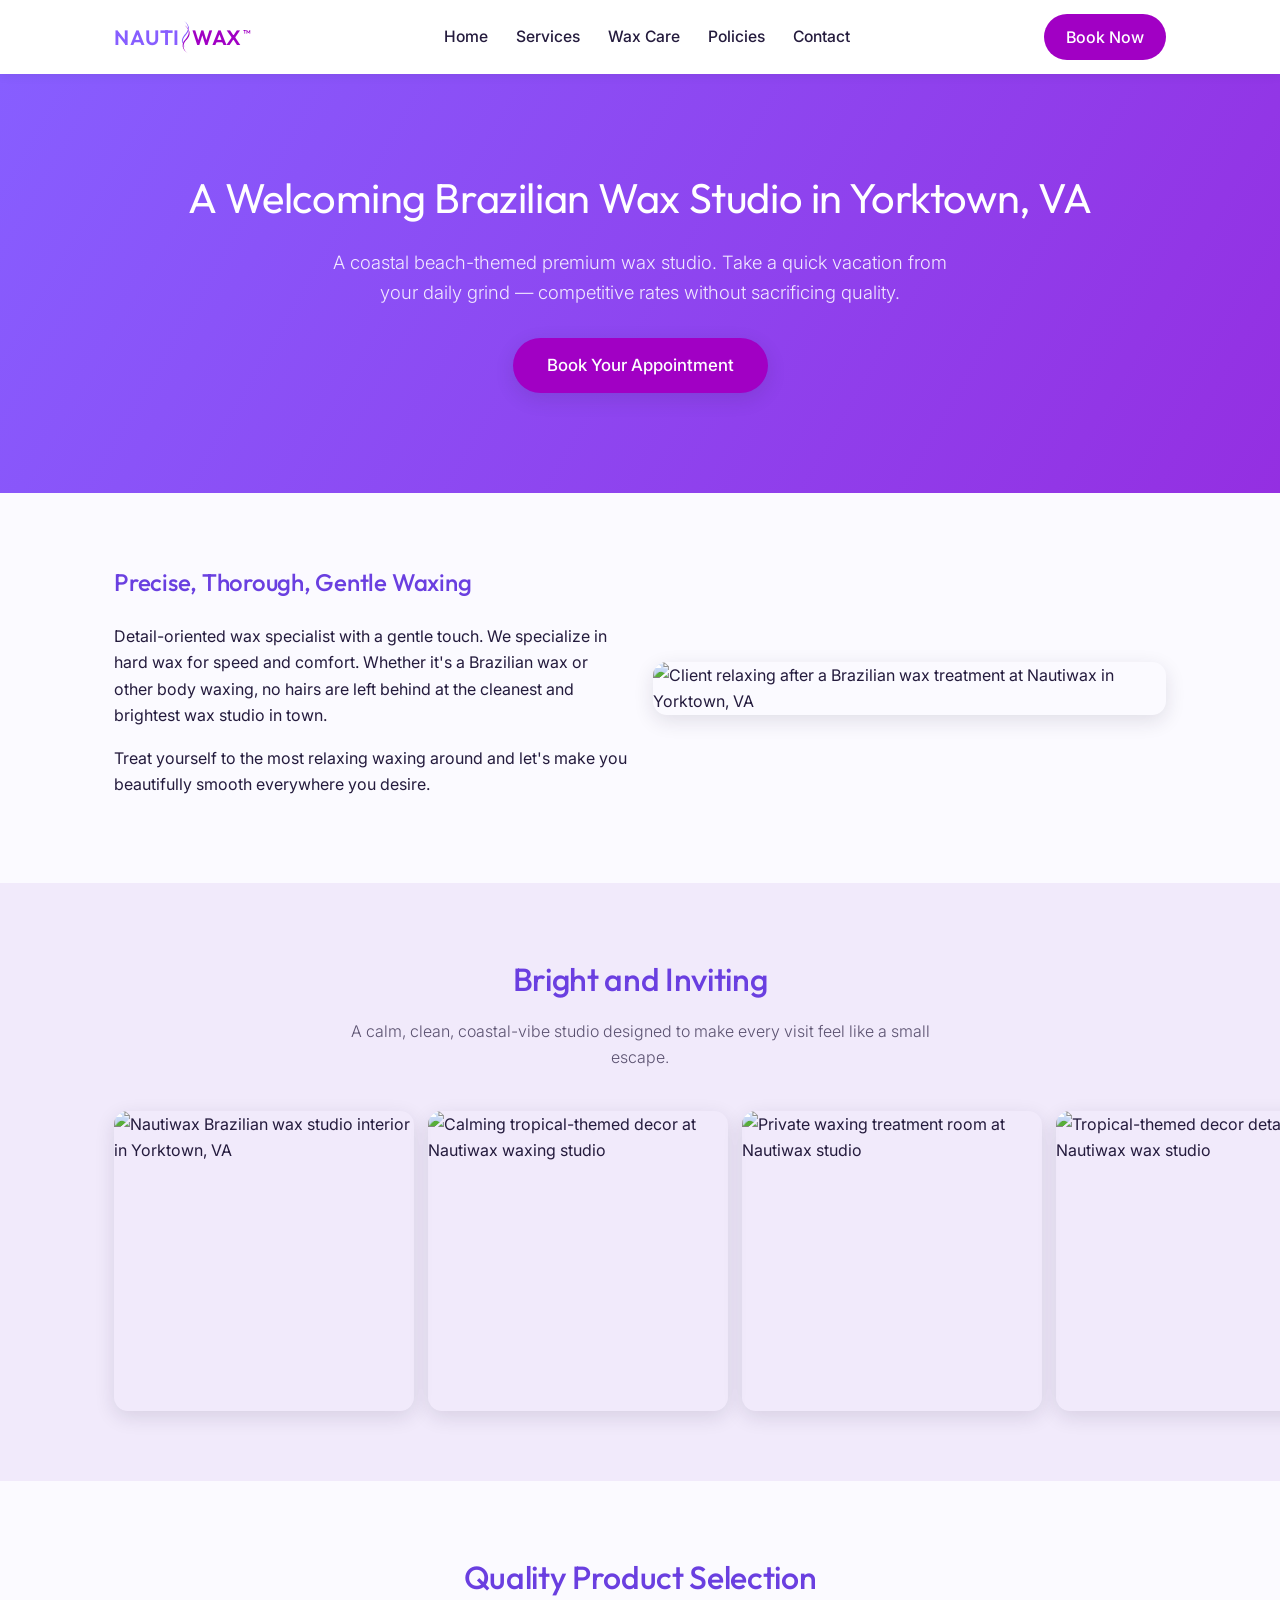
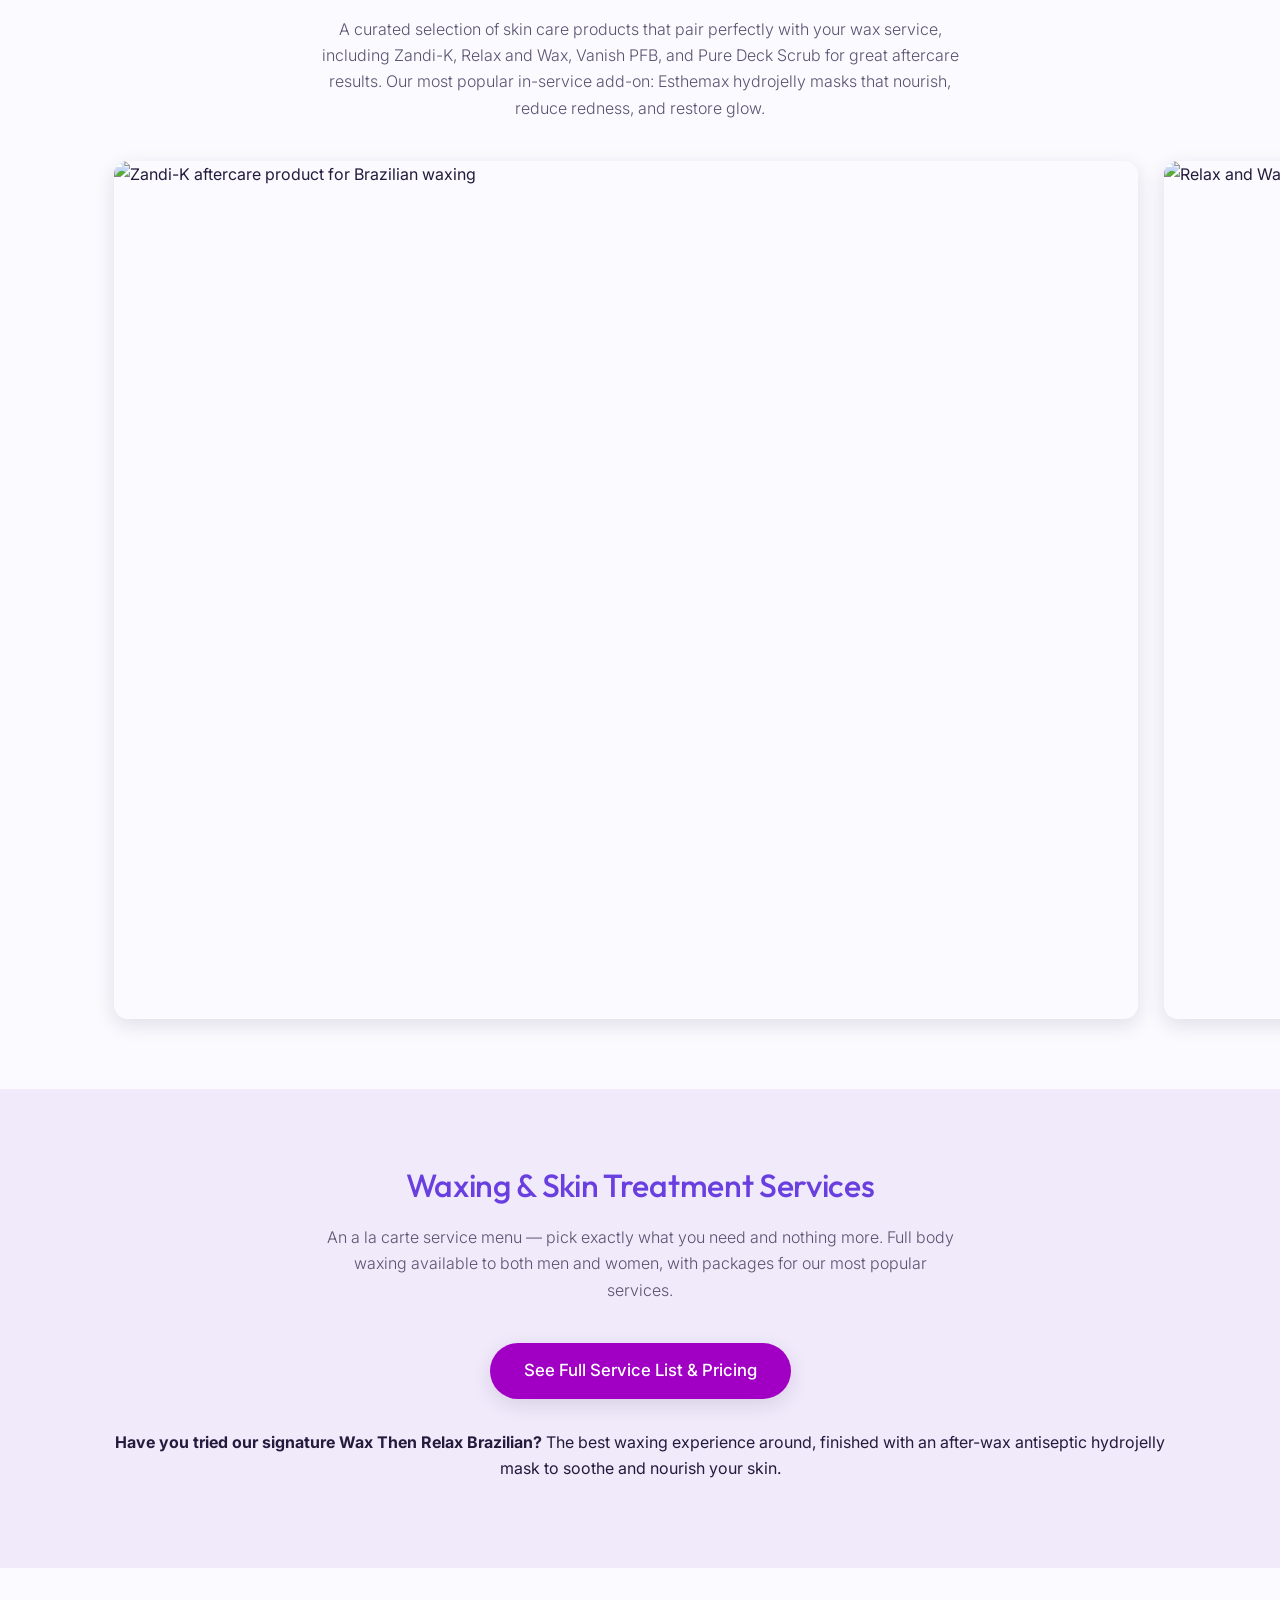
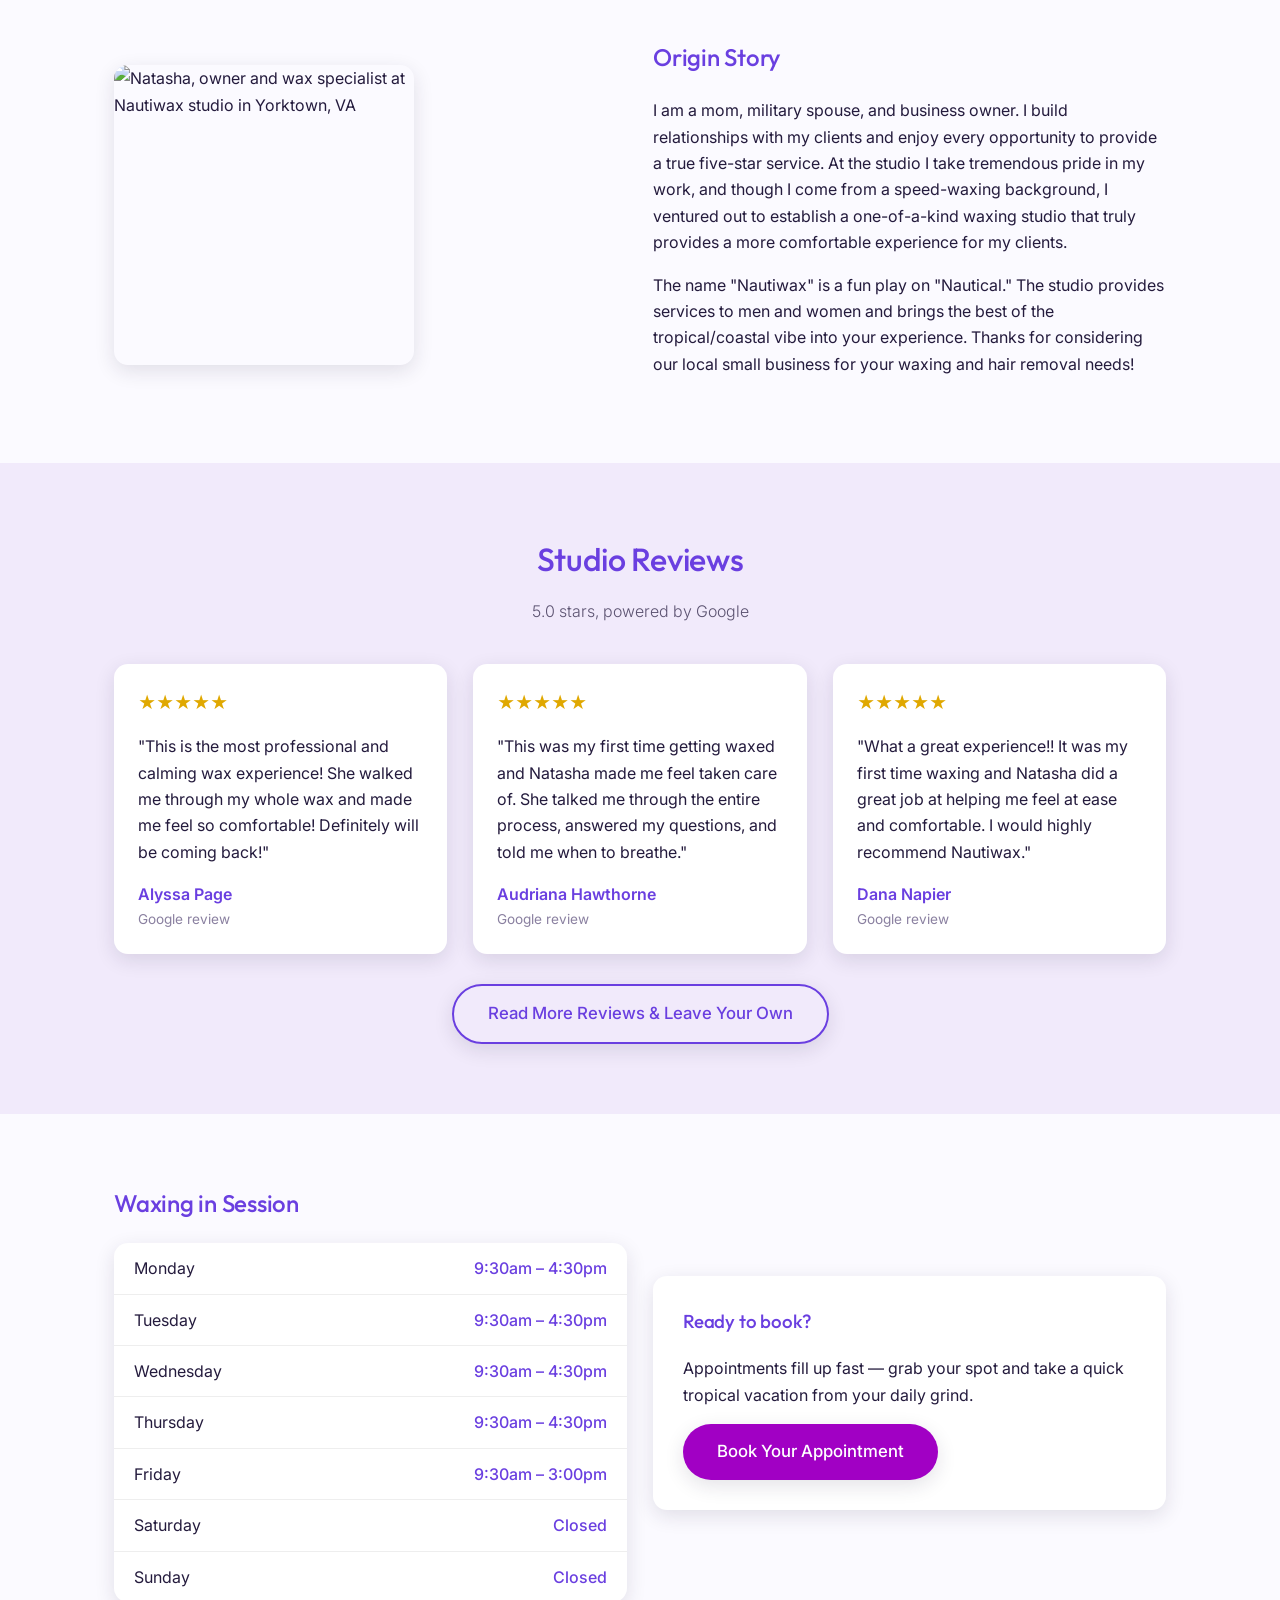
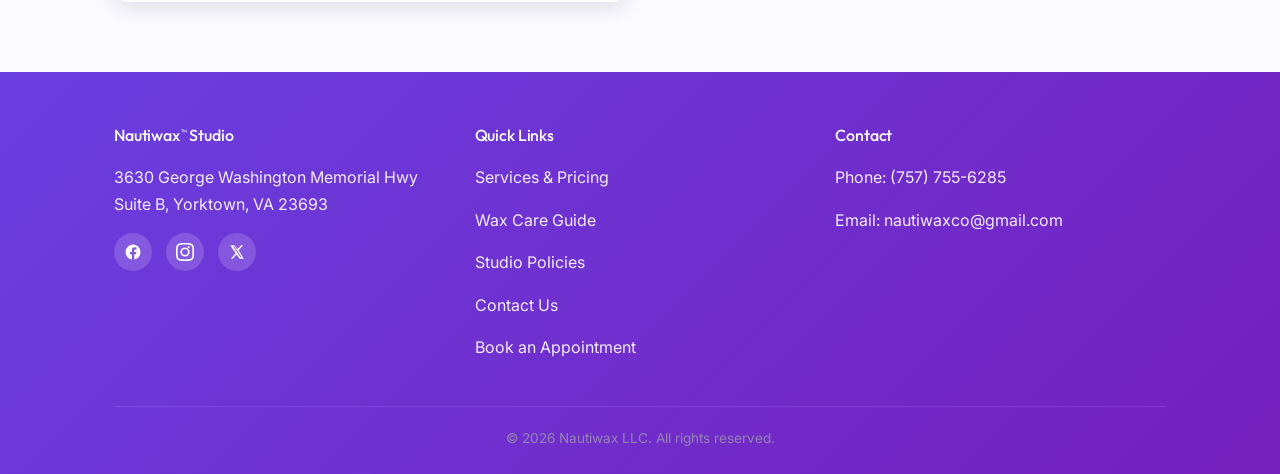
==== index.html @ 03442eda "Add files via upload" ====
<!DOCTYPE html>
<html lang="en">
<head>
<meta charset="UTF-8">
<meta name="viewport" content="width=device-width, initial-scale=1.0">
<title>Nautiwax Studio | Brazilian Wax &amp; Full Body Waxing in Yorktown, VA</title>
<meta name="description" content="Nautiwax is a premium tropical-themed Brazilian wax studio in Yorktown, VA. Expert full body waxing, eyebrow shaping, and skin care for men and women.">
<link rel="canonical" href="https://nautiwax.com/">
<meta property="og:title" content="Nautiwax Studio | Brazilian Wax & Full Body Waxing in Yorktown, VA">
<meta property="og:description" content="Premium tropical-themed Brazilian wax studio in Yorktown, VA. Book your appointment today.">
<meta property="og:type" content="website">
<meta property="og:url" content="https://nautiwax.com/">
<link rel="preconnect" href="https://fonts.googleapis.com">
<link rel="preconnect" href="https://fonts.gstatic.com" crossorigin>
<link href="https://fonts.googleapis.com/css2?family=Outfit:wght@300;400;500;600&family=Inter:wght@300;400;500;600&display=swap" rel="stylesheet">
<meta name="theme-color" content="#875EFF">
<link rel="stylesheet" href="css/style.css">
<script type="application/ld+json">
{
  "@context": "https://schema.org",
  "@type": "BeautySalon",
  "name": "Nautiwax",
  "image": "https://nautiwax.com/wp-content/uploads/2023/04/5C7AB8FF-6712-4FB4-9958-D88ABDC6EF40-scaled.jpeg",
  "telephone": "+1-757-755-6285",
  "email": "nautiwaxco@gmail.com",
  "address": {
    "@type": "PostalAddress",
    "streetAddress": "3630 George Washington Memorial Hwy, Suite B",
    "addressLocality": "Yorktown",
    "addressRegion": "VA",
    "postalCode": "23693",
    "addressCountry": "US"
  },
  "openingHoursSpecification": [
    {"@type": "OpeningHoursSpecification", "dayOfWeek": ["Monday","Tuesday","Wednesday","Thursday"], "opens": "09:30", "closes": "16:30"},
    {"@type": "OpeningHoursSpecification", "dayOfWeek": "Friday", "opens": "09:30", "closes": "15:00"}
  ],
  "sameAs": [
    "https://www.facebook.com/nautiwax",
    "https://www.instagram.com/nautiwax",
    "https://www.twitter.com/nautiwax"
  ]
}
</script>
</head>
<body>

<header class="site-header">
  <div class="container">
    <a href="index.html" class="logo">
      <span class="logo-nauti">NAUTI</span>
      <img src="assets/wave-icon.svg" alt="" class="logo-icon">
      <span class="logo-wax">WAX<sup class="tm">&#8482;</sup></span>
    </a>
    <nav>
      <ul class="nav-links">
        <li><a href="index.html">Home</a></li>
        <li><a href="services.html">Services</a></li>
        <li><a href="care.html">Wax Care</a></li>
        <li><a href="policies.html">Policies</a></li>
        <li><a href="contact.html">Contact</a></li>
      </ul>
    </nav>
    <div class="header-actions">
      <a href="https://nautiwax.glossgenius.com/services" class="nav-cta">Book Now</a>
      <button class="nav-toggle" aria-label="Toggle menu" aria-expanded="false">&#9776;</button>
    </div>
  </div>
</header>

<section class="hero">
  <div class="container">
    <h1>A Welcoming Brazilian Wax Studio in Yorktown, VA</h1>
    <p>A coastal beach-themed premium wax studio. Take a quick vacation from your daily grind — competitive rates without sacrificing quality.</p>
    <a href="https://nautiwax.glossgenius.com/services" class="btn">Book Your Appointment</a>
  </div>
</section>

<section>
  <div class="container grid-2">
    <div>
      <h2>Precise, Thorough, Gentle Waxing</h2>
      <p>Detail-oriented wax specialist with a gentle touch. We specialize in hard wax for speed and comfort. Whether it's a Brazilian wax or other body waxing, no hairs are left behind at the cleanest and brightest wax studio in town.</p>
      <p>Treat yourself to the most relaxing waxing around and let's make you beautifully smooth everywhere you desire.</p>
    </div>
    <img src="https://nautiwax.com/wp-content/uploads/2022/12/018BD54F-E11E-4ED5-90CA-753F0BB9F924-scaled.jpeg" alt="Client relaxing after a Brazilian wax treatment at Nautiwax in Yorktown, VA" loading="lazy" style="border-radius: var(--radius); box-shadow: var(--shadow);">
  </div>
</section>

<section class="section-alt">
  <div class="container">
    <h2 class="section-title">Bright and Inviting</h2>
    <p class="section-subtitle">A calm, clean, coastal-vibe studio designed to make every visit feel like a small escape.</p>
    <div class="gallery-grid">
      <img src="https://nautiwax.com/wp-content/uploads/2022/12/IMG_4113_jpg-300x300.jpg" alt="Nautiwax Brazilian wax studio interior in Yorktown, VA" width="300" height="300" loading="lazy">
      <img src="https://nautiwax.com/wp-content/uploads/2022/12/IMG_4069-3-300x300.jpg" alt="Calming tropical-themed decor at Nautiwax waxing studio" width="300" height="300" loading="lazy">
      <img src="https://nautiwax.com/wp-content/uploads/2022/12/IMG_4074-300x300.jpg" alt="Private waxing treatment room at Nautiwax studio" width="300" height="300" loading="lazy">
      <img src="https://nautiwax.com/wp-content/uploads/2022/12/IMG_4076-1-300x300.jpg" alt="Tropical-themed decor detail at Nautiwax wax studio" width="300" height="300" loading="lazy">
    </div>
  </div>
</section>

<section>
  <div class="container">
    <h2 class="section-title">Quality Product Selection</h2>
    <p class="section-subtitle">A curated selection of skin care products that pair perfectly with your wax service, including Zandi-K, Relax and Wax, Vanish PFB, and Pure Deck Scrub for great aftercare results. Our most popular in-service add-on: Esthemax hydrojelly masks that nourish, reduce redness, and restore glow.</p>
    <div class="grid-2">
      <img src="https://nautiwax.com/wp-content/uploads/2021/04/5D555EDC-B977-4773-9AFA-4B7656CD62F7-1024x858.jpeg" alt="Zandi-K aftercare product for Brazilian waxing" width="1024" height="858" loading="lazy" style="border-radius: var(--radius); box-shadow: var(--shadow);">
      <img src="https://nautiwax.com/wp-content/uploads/2021/04/A800FB9D-6265-4E64-8099-A024A26EB7E5-1024x858.jpeg" alt="Relax and Wax skincare aftercare product" width="1024" height="858" loading="lazy" style="border-radius: var(--radius); box-shadow: var(--shadow);">
    </div>
  </div>
</section>

<section class="section-alt text-center">
  <div class="container">
    <h2 class="section-title">Waxing &amp; Skin Treatment Services</h2>
    <p class="section-subtitle">An a la carte service menu — pick exactly what you need and nothing more. Full body waxing available to both men and women, with packages for our most popular services.</p>
    <a href="services.html" class="btn">See Full Service List &amp; Pricing</a>
    <p class="mt-30"><strong>Have you tried our signature Wax Then Relax Brazilian?</strong> The best waxing experience around, finished with an after-wax antiseptic hydrojelly mask to soothe and nourish your skin.</p>
  </div>
</section>

<section>
  <div class="container grid-2">
    <img src="https://nautiwax.com/wp-content/uploads/2022/12/IMG_4074-300x300.jpg" alt="Natasha, owner and wax specialist at Nautiwax studio in Yorktown, VA" width="300" height="300" loading="lazy" style="border-radius: var(--radius); box-shadow: var(--shadow);">
    <div>
      <h2>Origin Story</h2>
      <p>I am a mom, military spouse, and business owner. I build relationships with my clients and enjoy every opportunity to provide a true five-star service. At the studio I take tremendous pride in my work, and though I come from a speed-waxing background, I ventured out to establish a one-of-a-kind waxing studio that truly provides a more comfortable experience for my clients.</p>
      <p>The name "Nautiwax" is a fun play on "Nautical." The studio provides services to men and women and brings the best of the tropical/coastal vibe into your experience. Thanks for considering our local small business for your waxing and hair removal needs!</p>
    </div>
  </div>
</section>

<section class="section-alt">
  <div class="container">
    <h2 class="section-title">Studio Reviews</h2>
    <p class="section-subtitle text-center">5.0 stars, powered by Google</p>
    <div class="grid-3">
      <div class="review-card">
        <div class="stars">&#9733;&#9733;&#9733;&#9733;&#9733;</div>
        <p>"This is the most professional and calming wax experience! She walked me through my whole wax and made me feel so comfortable! Definitely will be coming back!"</p>
        <div class="reviewer">Alyssa Page</div>
        <div class="review-meta">Google review</div>
      </div>
      <div class="review-card">
        <div class="stars">&#9733;&#9733;&#9733;&#9733;&#9733;</div>
        <p>"This was my first time getting waxed and Natasha made me feel taken care of. She talked me through the entire process, answered my questions, and told me when to breathe."</p>
        <div class="reviewer">Audriana Hawthorne</div>
        <div class="review-meta">Google review</div>
      </div>
      <div class="review-card">
        <div class="stars">&#9733;&#9733;&#9733;&#9733;&#9733;</div>
        <p>"What a great experience!! It was my first time waxing and Natasha did a great job at helping me feel at ease and comfortable. I would highly recommend Nautiwax."</p>
        <div class="reviewer">Dana Napier</div>
        <div class="review-meta">Google review</div>
      </div>
    </div>
    <div class="text-center mt-30">
      <a href="https://search.google.com/local/writereview?placeid=ChIJ0RP7azZ_sIkRAiIl7SAp-1w" class="btn btn-outline" style="border-color: var(--color-violet-dark); color: var(--color-violet-dark);">Read More Reviews &amp; Leave Your Own</a>
    </div>
  </div>
</section>

<section>
  <div class="container grid-2">
    <div>
      <h2>Waxing in Session</h2>
      <table class="hours-table">
        <tr><td>Monday</td><td>9:30am – 4:30pm</td></tr>
        <tr><td>Tuesday</td><td>9:30am – 4:30pm</td></tr>
        <tr><td>Wednesday</td><td>9:30am – 4:30pm</td></tr>
        <tr><td>Thursday</td><td>9:30am – 4:30pm</td></tr>
        <tr><td>Friday</td><td>9:30am – 3:00pm</td></tr>
        <tr><td>Saturday</td><td>Closed</td></tr>
        <tr><td>Sunday</td><td>Closed</td></tr>
      </table>
    </div>
    <div class="card">
      <h3>Ready to book?</h3>
      <p>Appointments fill up fast — grab your spot and take a quick tropical vacation from your daily grind.</p>
      <a href="https://nautiwax.glossgenius.com/services" class="btn">Book Your Appointment</a>
    </div>
  </div>
</section>

<footer class="site-footer">
  <div class="container">
    <div class="footer-grid">
      <div>
        <h4>Nautiwax<sup class="tm">&#8482;</sup> Studio</h4>
        <p>3630 George Washington Memorial Hwy<br>Suite B, Yorktown, VA 23693</p>
        <div class="social-icons">
          <a href="https://www.facebook.com/nautiwax" aria-label="Facebook"><svg viewBox="0 0 24 24" width="18" height="18" fill="currentColor" aria-hidden="true"><path d="M22 12a10 10 0 1 0-11.5 9.95v-7.04H7.9V12h2.6V9.8c0-2.57 1.53-4 3.87-4 1.12 0 2.3.2 2.3.2v2.5h-1.3c-1.28 0-1.68.8-1.68 1.62V12h2.85l-.46 2.91h-2.39v7.04A10 10 0 0 0 22 12z"/></svg></a>
          <a href="https://www.instagram.com/nautiwax" aria-label="Instagram"><svg viewBox="0 0 24 24" width="18" height="18" fill="currentColor" aria-hidden="true"><path d="M12 2.16c3.2 0 3.58.01 4.85.07 1.17.05 1.8.25 2.23.41.56.22.96.48 1.38.9.42.42.68.82.9 1.38.16.42.36 1.06.41 2.23.06 1.27.07 1.65.07 4.85s-.01 3.58-.07 4.85c-.05 1.17-.25 1.8-.41 2.23-.22.56-.48.96-.9 1.38-.42.42-.82.68-1.38.9-.42.16-1.06.36-2.23.41-1.27.06-1.65.07-4.85.07s-3.58-.01-4.85-.07c-1.17-.05-1.8-.25-2.23-.41a3.72 3.72 0 0 1-1.38-.9 3.72 3.72 0 0 1-.9-1.38c-.16-.42-.36-1.06-.41-2.23-.06-1.27-.07-1.65-.07-4.85s.01-3.58.07-4.85c.05-1.17.25-1.8.41-2.23.22-.56.48-.96.9-1.38.42-.42.82-.68 1.38-.9.42-.16 1.06-.36 2.23-.41 1.27-.06 1.65-.07 4.85-.07M12 0C8.74 0 8.33.01 7.05.07 5.78.13 4.9.33 4.14.63c-.79.31-1.46.72-2.13 1.38A5.87 5.87 0 0 0 .63 4.14C.33 4.9.13 5.78.07 7.05.01 8.33 0 8.74 0 12s.01 3.67.07 4.95c.06 1.27.26 2.15.56 2.91.31.79.72 1.46 1.38 2.13.66.66 1.34 1.07 2.13 1.38.76.3 1.64.5 2.91.56C8.33 23.99 8.74 24 12 24s3.67-.01 4.95-.07c1.27-.06 2.15-.26 2.91-.56.79-.31 1.46-.72 2.13-1.38.66-.66 1.07-1.34 1.38-2.13.3-.76.5-1.64.56-2.91.06-1.28.07-1.69.07-4.95s-.01-3.67-.07-4.95c-.06-1.27-.26-2.15-.56-2.91a5.87 5.87 0 0 0-1.38-2.13A5.87 5.87 0 0 0 19.86.63c-.76-.3-1.64-.5-2.91-.56C15.67.01 15.26 0 12 0zm0 5.84A6.16 6.16 0 1 0 18.16 12 6.16 6.16 0 0 0 12 5.84zm0 10.16A4 4 0 1 1 16 12a4 4 0 0 1-4 4zm6.41-10.61a1.44 1.44 0 1 1-1.44-1.44 1.44 1.44 0 0 1 1.44 1.44z"/></svg></a>
          <a href="https://www.twitter.com/nautiwax" aria-label="Twitter"><svg viewBox="0 0 24 24" width="16" height="16" fill="currentColor" aria-hidden="true"><path d="M18.24 2H21l-6.6 7.54L22.2 22h-6.2l-4.86-6.36L5.6 22H2.83l7.06-8.07L1.8 2h6.36l4.4 5.82L18.24 2zm-1.08 18h1.72L7.9 3.9H6.06L17.16 20z"/></svg></a>
        </div>
      </div>
      <div>
        <h4>Quick Links</h4>
        <p><a href="services.html">Services &amp; Pricing</a></p>
        <p><a href="care.html">Wax Care Guide</a></p>
        <p><a href="policies.html">Studio Policies</a></p>
        <p><a href="contact.html">Contact Us</a></p>
        <p><a href="https://nautiwax.glossgenius.com/services">Book an Appointment</a></p>
      </div>
      <div>
        <h4>Contact</h4>
        <p>Phone: (757) 755-6285</p>
        <p>Email: nautiwaxco@gmail.com</p>
      </div>
    </div>
    <div class="footer-bottom">
      &copy; 2026 Nautiwax LLC. All rights reserved.
    </div>
  </div>
</footer>

<script src="js/nav.js"></script>
</body>
</html>
---- css/style.css ----
/* ============================================
   Nautiwax — brand violet/magenta theme
   (colors sampled directly from logo: #875EFF / #A100C4)
   ============================================ */

:root {
  --color-violet: #875eff;
  --color-violet-dark: #6a3fe0;
  --color-magenta: #a100c4;
  --color-magenta-dark: #7e0099;
  --color-ink: #241b3d;
  --color-bg: #fbfaff;
  --color-bg-alt: #f1eafb;
  --color-white: #ffffff;

  --font-heading: 'Outfit', 'Segoe UI', sans-serif;
  --font-body: 'Inter', 'Segoe UI', sans-serif;

  --radius: 14px;
  --shadow: 0 6px 20px rgba(36, 27, 61, 0.12);
}

* { box-sizing: border-box; }

html { scroll-behavior: smooth; }

body {
  margin: 0;
  font-family: var(--font-body);
  font-weight: 400;
  color: var(--color-ink);
  background: var(--color-bg);
  line-height: 1.65;
  -webkit-font-smoothing: antialiased;
}

h1, h2, h3, h4 {
  font-family: var(--font-heading);
  font-weight: 500;
  color: var(--color-violet-dark);
  margin-top: 0;
  letter-spacing: -0.01em;
}

a { color: var(--color-violet); text-decoration: none; }
a:hover { color: var(--color-magenta); }

img { max-width: 100%; display: block; }

.container {
  max-width: 1100px;
  margin: 0 auto;
  padding: 0 24px;
}

/* ---------- Header / Nav ---------- */
.site-header {
  background: var(--color-white);
  position: sticky;
  top: 0;
  z-index: 100;
  box-shadow: 0 2px 10px rgba(0,0,0,0.06);
}

.site-header .container {
  display: flex;
  align-items: center;
  justify-content: space-between;
  padding-top: 14px;
  padding-bottom: 14px;
}

.logo {
  display: flex;
  align-items: center;
  gap: 3px;
  font-family: var(--font-heading);
  font-size: 1.3rem;
  font-weight: 600;
  letter-spacing: 0.5px;
}

.logo-nauti { color: var(--color-violet); }
.logo-wax { color: var(--color-magenta); }

.tm {
  font-size: 0.5em;
  vertical-align: super;
  line-height: 0;
  margin-left: 1px;
}

.logo-icon {
  height: 34px;
  width: auto;
  margin: 0 -2px;
}

.nav-links {
  display: flex;
  gap: 28px;
  list-style: none;
  margin: 0;
  padding: 0;
}

.nav-links a {
  color: var(--color-ink);
  font-weight: 500;
  font-size: 0.98rem;
  padding: 6px 0;
  display: inline-block;
}

.header-actions {
  display: flex;
  align-items: center;
  gap: 10px;
}

.nav-cta {
  background: var(--color-magenta);
  color: var(--color-white) !important;
  padding: 10px 22px;
  border-radius: 999px;
  font-weight: 500;
  white-space: nowrap;
}
.nav-cta:hover { background: var(--color-magenta-dark); color: var(--color-white) !important; }

.nav-toggle {
  display: none;
  align-items: center;
  justify-content: center;
  width: 44px;
  height: 44px;
  background: none;
  border: none;
  font-size: 1.6rem;
  color: var(--color-violet-dark);
  cursor: pointer;
}

/* ---------- Hero ---------- */
.hero {
  position: relative;
  overflow: hidden;
  background: linear-gradient(120deg, var(--color-violet), var(--color-magenta));
  background-size: 200% 200%;
  animation: heroGradient 12s ease infinite;
  color: var(--color-white);
  padding: 90px 0 100px;
  text-align: center;
}

.hero::before {
  content: "";
  position: absolute;
  top: 0;
  left: -60%;
  width: 45%;
  height: 100%;
  background: linear-gradient(115deg, transparent, rgba(255,255,255,0.18), transparent);
  animation: heroShimmer 7s ease-in-out infinite;
  pointer-events: none;
}

.hero .container {
  position: relative;
  z-index: 1;
}

@keyframes heroGradient {
  0% { background-position: 0% 50%; }
  50% { background-position: 100% 50%; }
  100% { background-position: 0% 50%; }
}

@keyframes heroShimmer {
  0% { left: -60%; }
  55% { left: 130%; }
  100% { left: 130%; }
}

.hero h1 {
  color: var(--color-white);
  font-size: 2.6rem;
  font-weight: 400;
  margin-bottom: 14px;
}

.hero p {
  max-width: 620px;
  margin: 0 auto 30px;
  font-size: 1.15rem;
  font-weight: 300;
  color: #f1e7ff;
}

.btn {
  display: inline-block;
  background: var(--color-magenta);
  color: var(--color-white);
  padding: 14px 34px;
  border-radius: 999px;
  font-weight: 500;
  font-size: 1.05rem;
  box-shadow: var(--shadow);
  transition: transform 0.15s ease, background 0.15s ease;
}
.btn:hover { background: var(--color-magenta-dark); color: var(--color-white); transform: translateY(-2px); }

.btn-outline {
  background: transparent;
  border: 2px solid var(--color-white);
  color: var(--color-white);
}
.btn-outline:hover { background: var(--color-white); color: var(--color-violet-dark); }

/* ---------- Sections ---------- */
section { padding: 70px 0; }

.section-alt { background: var(--color-bg-alt); }

.section-title {
  text-align: center;
  font-size: 2rem;
  margin-bottom: 12px;
}

.section-subtitle {
  text-align: center;
  max-width: 640px;
  margin: 0 auto 40px;
  font-weight: 300;
  color: #5b5270;
}

/* ---------- Cards / Grid ---------- */
.grid-3 {
  display: grid;
  grid-template-columns: repeat(3, 1fr);
  gap: 26px;
}

.grid-2 {
  display: grid;
  grid-template-columns: repeat(2, 1fr);
  gap: 26px;
  align-items: center;
}

.card {
  background: var(--color-white);
  border-radius: var(--radius);
  padding: 30px;
  box-shadow: var(--shadow);
}

.card h3 { color: var(--color-violet-dark); }

.gallery-grid {
  display: grid;
  grid-template-columns: repeat(4, 1fr);
  gap: 14px;
}

.gallery-grid img {
  border-radius: var(--radius);
  aspect-ratio: 1 / 1;
  object-fit: cover;
  box-shadow: var(--shadow);
}

/* ---------- Reviews ---------- */
.review-card {
  background: var(--color-white);
  border-radius: var(--radius);
  padding: 24px;
  box-shadow: var(--shadow);
  height: 100%;
}

.stars { color: #e0a800; font-size: 1.1rem; margin-bottom: 8px; }

.reviewer {
  font-weight: 600;
  color: var(--color-violet-dark);
  margin-top: 12px;
}

.review-meta { font-size: 0.85rem; color: #8a80a0; }

/* ---------- Policy list ---------- */
.policy-block {
  background: var(--color-white);
  border-left: 5px solid var(--color-magenta);
  border-radius: 0 var(--radius) var(--radius) 0;
  padding: 22px 28px;
  margin-bottom: 22px;
  box-shadow: var(--shadow);
}

.policy-block h3 { margin-bottom: 10px; }
.policy-block ul { margin: 0; padding-left: 20px; }
.policy-block li { margin-bottom: 6px; }

/* ---------- Hours / Contact ---------- */
.hours-table {
  width: 100%;
  border-collapse: collapse;
  background: var(--color-white);
  border-radius: var(--radius);
  overflow: hidden;
  box-shadow: var(--shadow);
}
.hours-table td {
  padding: 12px 20px;
  border-bottom: 1px solid #eee;
}
.hours-table tr:last-child td { border-bottom: none; }
.hours-table td:last-child { text-align: right; font-weight: 500; color: var(--color-violet-dark); }

/* ---------- Footer ---------- */
.site-footer {
  position: relative;
  overflow: hidden;
  background: linear-gradient(135deg, var(--color-violet-dark), var(--color-magenta-dark));
  background-size: 200% 200%;
  animation: footerGradient 12s ease infinite;
  color: #f3ecff;
  padding: 50px 0 24px;
}

.site-footer::before {
  content: "";
  position: absolute;
  top: 0;
  left: -60%;
  width: 45%;
  height: 100%;
  background: linear-gradient(115deg, transparent, rgba(255,255,255,0.16), transparent);
  animation: footerShimmer 7s ease-in-out infinite;
  pointer-events: none;
}

@keyframes footerGradient {
  0% { background-position: 0% 50%; }
  50% { background-position: 100% 50%; }
  100% { background-position: 0% 50%; }
}

@keyframes footerShimmer {
  0% { left: -60%; }
  55% { left: 130%; }
  100% { left: 130%; }
}

.footer-grid {
  display: grid;
  grid-template-columns: repeat(3, 1fr);
  gap: 30px;
  margin-bottom: 30px;
  position: relative;
  z-index: 1;
}

.site-footer h4 { color: var(--color-white); margin-bottom: 14px; }
.site-footer a { color: #f3ecff; }
.site-footer a:hover { color: #ffffff; text-decoration: underline; }

.social-icons { display: flex; gap: 14px; margin-top: 10px; }
.social-icons a {
  width: 38px; height: 38px;
  border-radius: 50%;
  background: rgba(255,255,255,0.16);
  display: flex; align-items: center; justify-content: center;
  color: #ffffff;
}
.social-icons a svg { display: block; }
.social-icons a:hover { background: #ffffff; color: var(--color-violet-dark); }

.footer-bottom {
  text-align: center;
  font-size: 0.85rem;
  color: #9484b0;
  border-top: 1px solid rgba(255,255,255,0.1);
  padding-top: 20px;
}

/* ---------- Utility ---------- */
.text-center { text-align: center; }
.mt-30 { margin-top: 30px; }

/* ---------- Responsive ---------- */
@media (max-width: 860px) {
  .grid-3 { grid-template-columns: 1fr; }
  .grid-2 { grid-template-columns: 1fr; }
  .gallery-grid { grid-template-columns: repeat(2, 1fr); }
  .footer-grid { grid-template-columns: 1fr; text-align: center; }
  .social-icons { justify-content: center; }
  .nav-links { display: none; }
  .nav-toggle { display: flex; }
  .nav-cta {
    padding: 9px 16px;
    font-size: 0.92rem;
  }
  .site-header.nav-open .nav-links {
    display: flex;
    flex-direction: column;
    position: absolute;
    top: 100%;
    left: 0;
    right: 0;
    background: var(--color-white);
    padding: 20px 24px;
    gap: 6px;
    box-shadow: var(--shadow);
  }
  .site-header.nav-open .nav-links a {
    padding: 10px 0;
    font-size: 1.05rem;
  }
  .hero h1 { font-size: 2rem; }
}

@media (max-width: 380px) {
  .logo { font-size: 1.1rem; }
  .logo-icon { height: 28px; }
  .nav-cta { padding: 8px 13px; font-size: 0.85rem; }
}
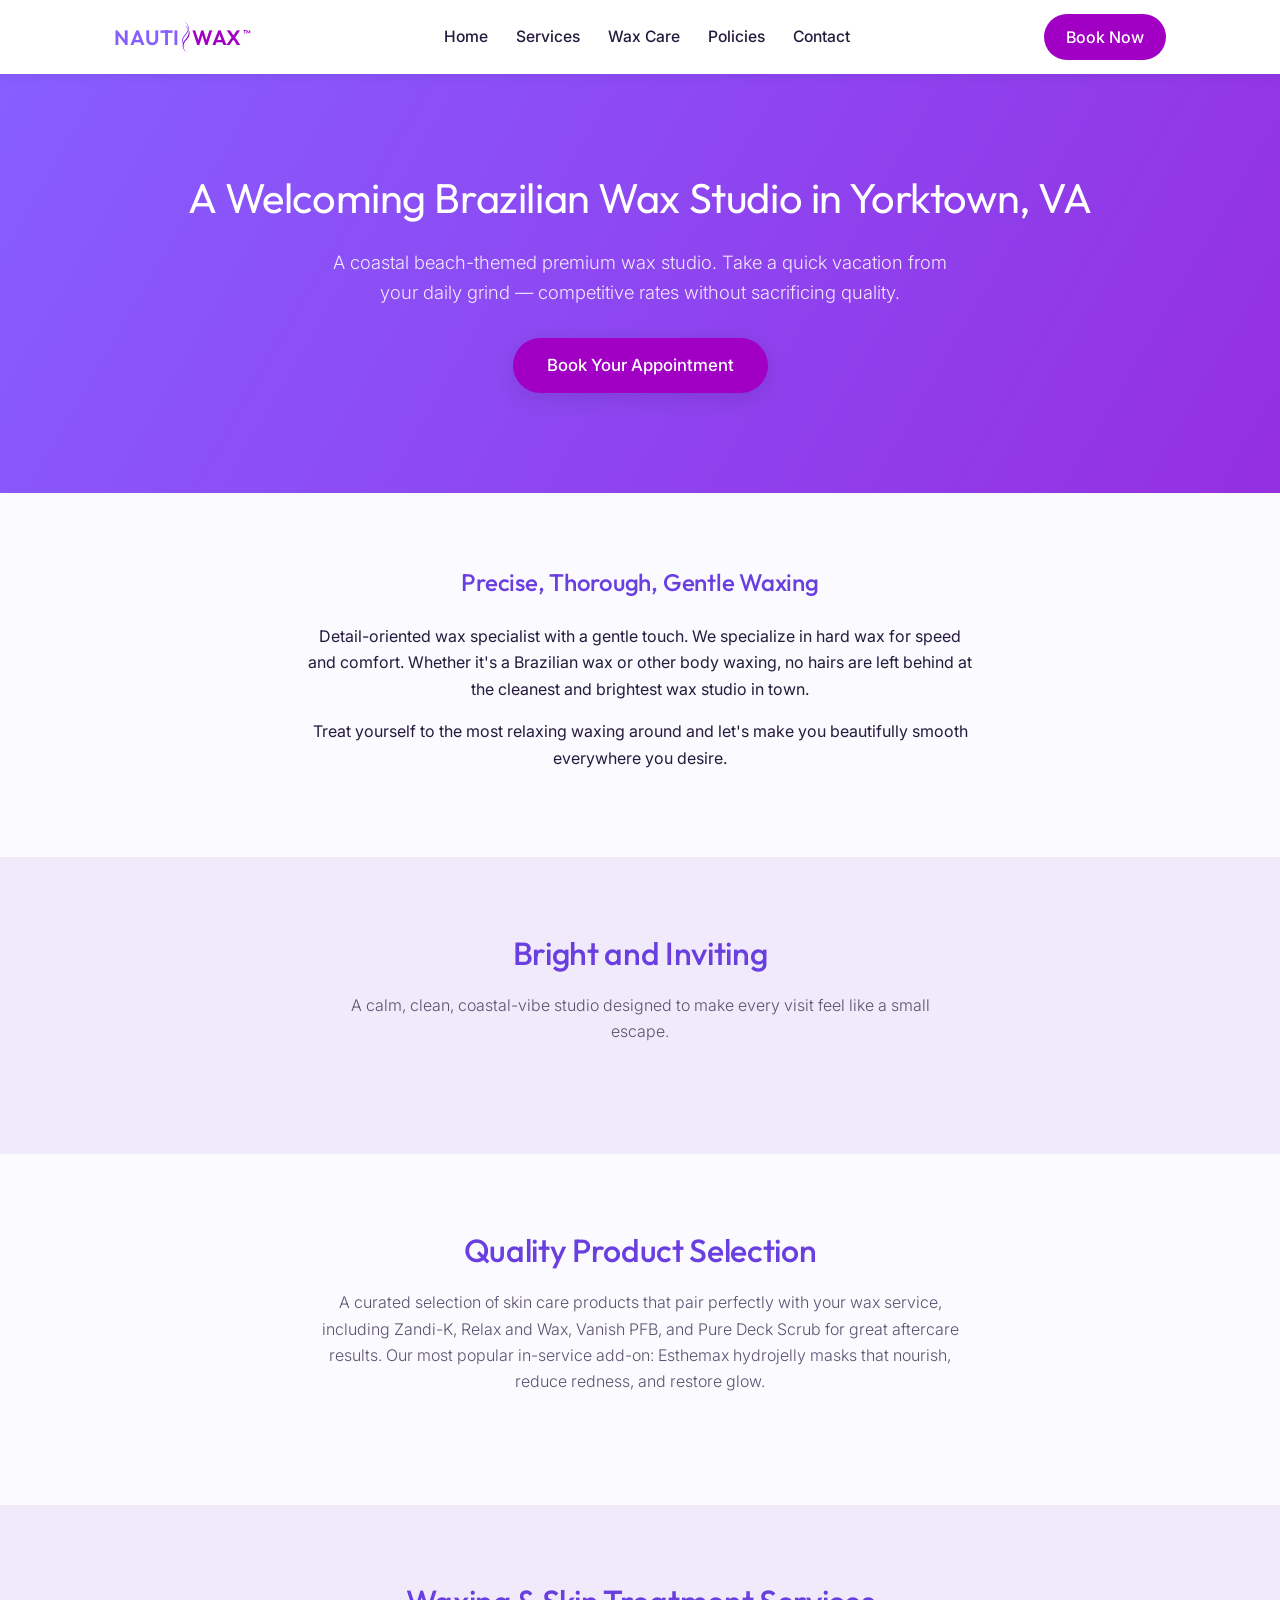
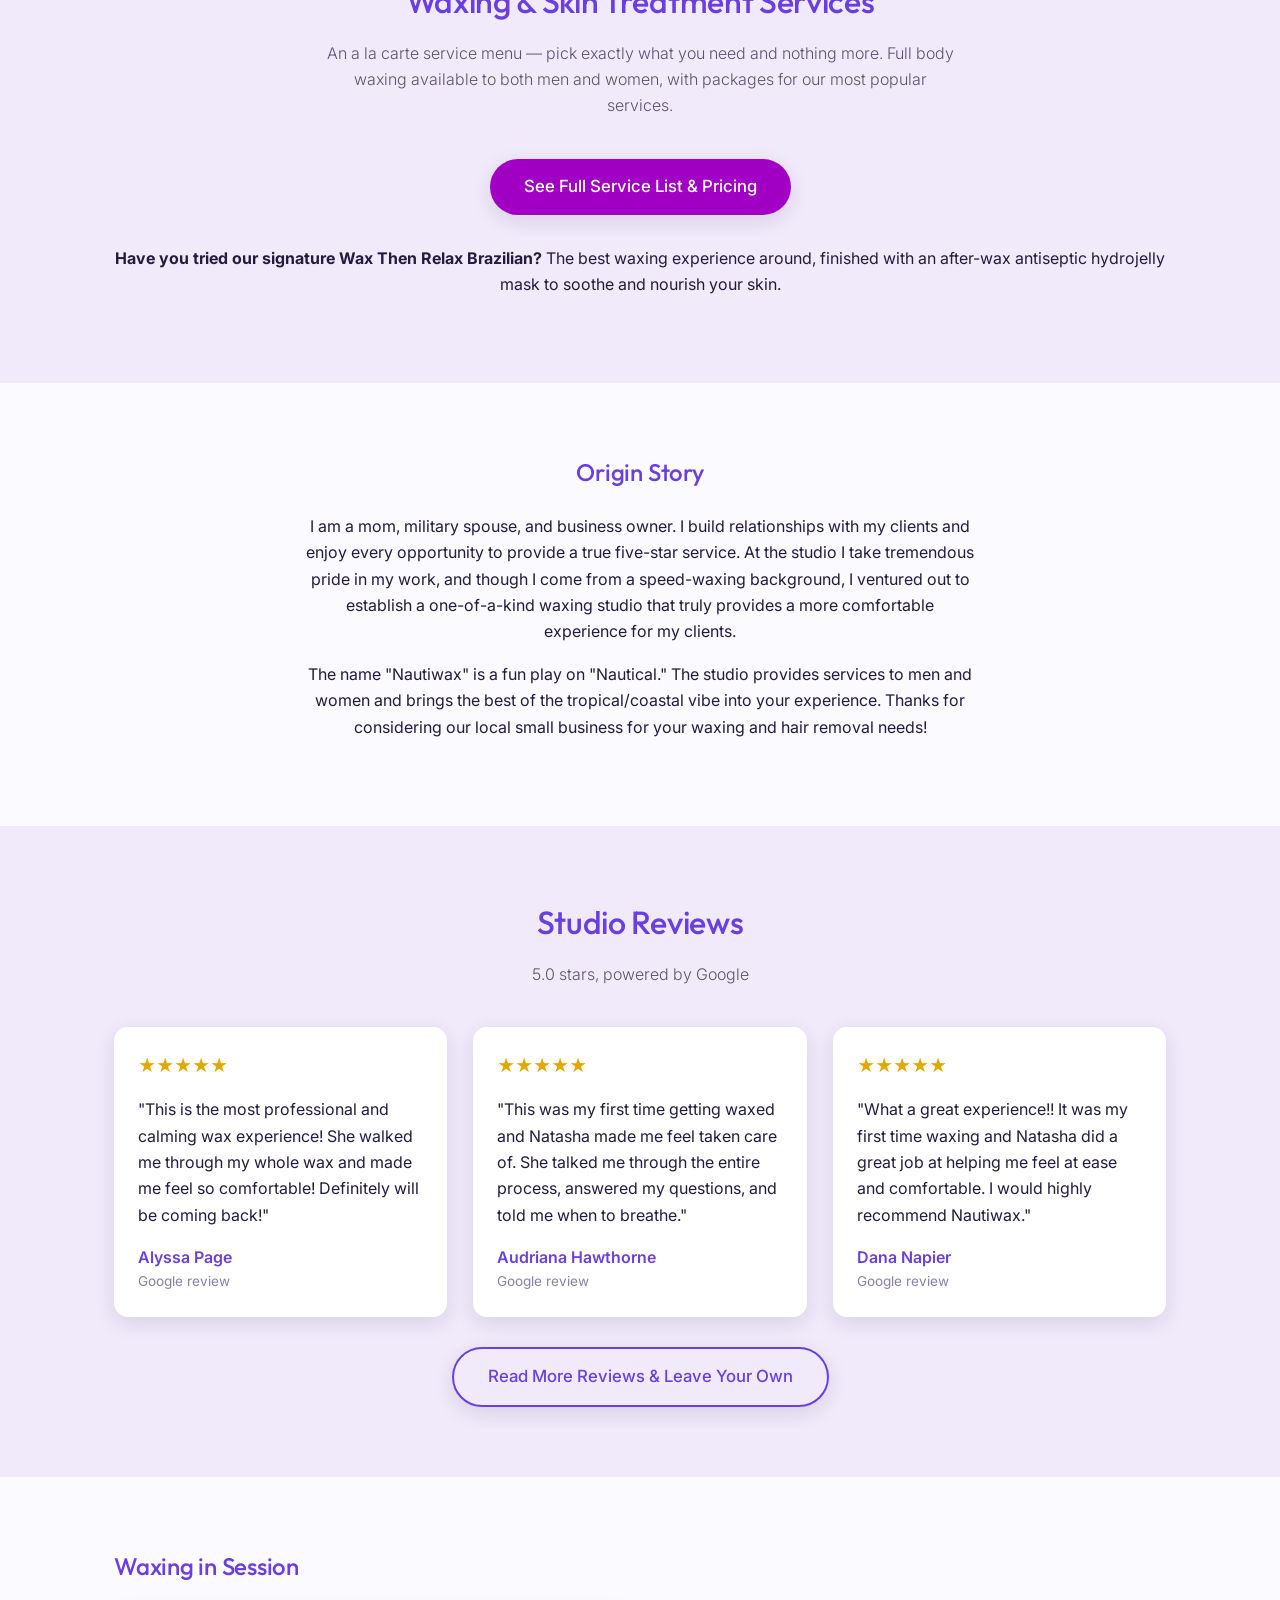
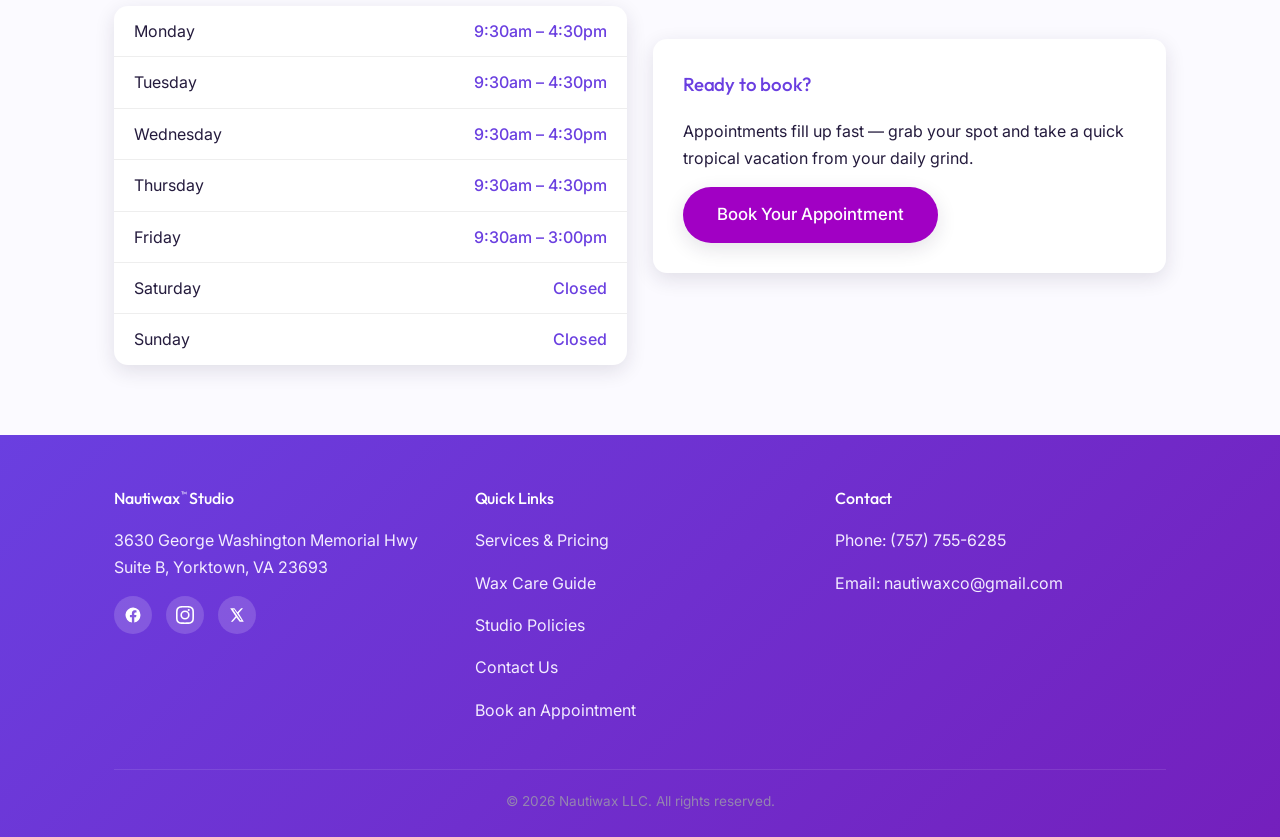
==== commit e357c91d: "Add files via upload" ====
--- a/index.html
+++ b/index.html
@@ -20,7 +20,6 @@
   "@context": "https://schema.org",
   "@type": "BeautySalon",
   "name": "Nautiwax",
-  "image": "https://nautiwax.com/wp-content/uploads/2023/04/5C7AB8FF-6712-4FB4-9958-D88ABDC6EF40-scaled.jpeg",
   "telephone": "+1-757-755-6285",
   "email": "nautiwaxco@gmail.com",
   "address": {
@@ -77,37 +76,24 @@
 </section>
 
 <section>
-  <div class="container grid-2">
-    <div>
-      <h2>Precise, Thorough, Gentle Waxing</h2>
-      <p>Detail-oriented wax specialist with a gentle touch. We specialize in hard wax for speed and comfort. Whether it's a Brazilian wax or other body waxing, no hairs are left behind at the cleanest and brightest wax studio in town.</p>
-      <p>Treat yourself to the most relaxing waxing around and let's make you beautifully smooth everywhere you desire.</p>
-    </div>
-    <img src="https://nautiwax.com/wp-content/uploads/2022/12/018BD54F-E11E-4ED5-90CA-753F0BB9F924-scaled.jpeg" alt="Client relaxing after a Brazilian wax treatment at Nautiwax in Yorktown, VA" loading="lazy" style="border-radius: var(--radius); box-shadow: var(--shadow);">
-  </div>
-</section>
-
-<section class="section-alt">
+  <div class="container text-center" style="max-width: 720px;">
+    <h2>Precise, Thorough, Gentle Waxing</h2>
+    <p>Detail-oriented wax specialist with a gentle touch. We specialize in hard wax for speed and comfort. Whether it's a Brazilian wax or other body waxing, no hairs are left behind at the cleanest and brightest wax studio in town.</p>
+    <p>Treat yourself to the most relaxing waxing around and let's make you beautifully smooth everywhere you desire.</p>
+  </div>
+</section>
+
+<section class="section-alt text-center">
   <div class="container">
     <h2 class="section-title">Bright and Inviting</h2>
     <p class="section-subtitle">A calm, clean, coastal-vibe studio designed to make every visit feel like a small escape.</p>
-    <div class="gallery-grid">
-      <img src="https://nautiwax.com/wp-content/uploads/2022/12/IMG_4113_jpg-300x300.jpg" alt="Nautiwax Brazilian wax studio interior in Yorktown, VA" width="300" height="300" loading="lazy">
-      <img src="https://nautiwax.com/wp-content/uploads/2022/12/IMG_4069-3-300x300.jpg" alt="Calming tropical-themed decor at Nautiwax waxing studio" width="300" height="300" loading="lazy">
-      <img src="https://nautiwax.com/wp-content/uploads/2022/12/IMG_4074-300x300.jpg" alt="Private waxing treatment room at Nautiwax studio" width="300" height="300" loading="lazy">
-      <img src="https://nautiwax.com/wp-content/uploads/2022/12/IMG_4076-1-300x300.jpg" alt="Tropical-themed decor detail at Nautiwax wax studio" width="300" height="300" loading="lazy">
-    </div>
-  </div>
-</section>
-
-<section>
-  <div class="container">
+  </div>
+</section>
+
+<section>
+  <div class="container text-center" style="max-width: 720px;">
     <h2 class="section-title">Quality Product Selection</h2>
     <p class="section-subtitle">A curated selection of skin care products that pair perfectly with your wax service, including Zandi-K, Relax and Wax, Vanish PFB, and Pure Deck Scrub for great aftercare results. Our most popular in-service add-on: Esthemax hydrojelly masks that nourish, reduce redness, and restore glow.</p>
-    <div class="grid-2">
-      <img src="https://nautiwax.com/wp-content/uploads/2021/04/5D555EDC-B977-4773-9AFA-4B7656CD62F7-1024x858.jpeg" alt="Zandi-K aftercare product for Brazilian waxing" width="1024" height="858" loading="lazy" style="border-radius: var(--radius); box-shadow: var(--shadow);">
-      <img src="https://nautiwax.com/wp-content/uploads/2021/04/A800FB9D-6265-4E64-8099-A024A26EB7E5-1024x858.jpeg" alt="Relax and Wax skincare aftercare product" width="1024" height="858" loading="lazy" style="border-radius: var(--radius); box-shadow: var(--shadow);">
-    </div>
   </div>
 </section>
 
@@ -121,13 +107,10 @@
 </section>
 
 <section>
-  <div class="container grid-2">
-    <img src="https://nautiwax.com/wp-content/uploads/2022/12/IMG_4074-300x300.jpg" alt="Natasha, owner and wax specialist at Nautiwax studio in Yorktown, VA" width="300" height="300" loading="lazy" style="border-radius: var(--radius); box-shadow: var(--shadow);">
-    <div>
-      <h2>Origin Story</h2>
-      <p>I am a mom, military spouse, and business owner. I build relationships with my clients and enjoy every opportunity to provide a true five-star service. At the studio I take tremendous pride in my work, and though I come from a speed-waxing background, I ventured out to establish a one-of-a-kind waxing studio that truly provides a more comfortable experience for my clients.</p>
-      <p>The name "Nautiwax" is a fun play on "Nautical." The studio provides services to men and women and brings the best of the tropical/coastal vibe into your experience. Thanks for considering our local small business for your waxing and hair removal needs!</p>
-    </div>
+  <div class="container text-center" style="max-width: 720px;">
+    <h2>Origin Story</h2>
+    <p>I am a mom, military spouse, and business owner. I build relationships with my clients and enjoy every opportunity to provide a true five-star service. At the studio I take tremendous pride in my work, and though I come from a speed-waxing background, I ventured out to establish a one-of-a-kind waxing studio that truly provides a more comfortable experience for my clients.</p>
+    <p>The name "Nautiwax" is a fun play on "Nautical." The studio provides services to men and women and brings the best of the tropical/coastal vibe into your experience. Thanks for considering our local small business for your waxing and hair removal needs!</p>
   </div>
 </section>
 
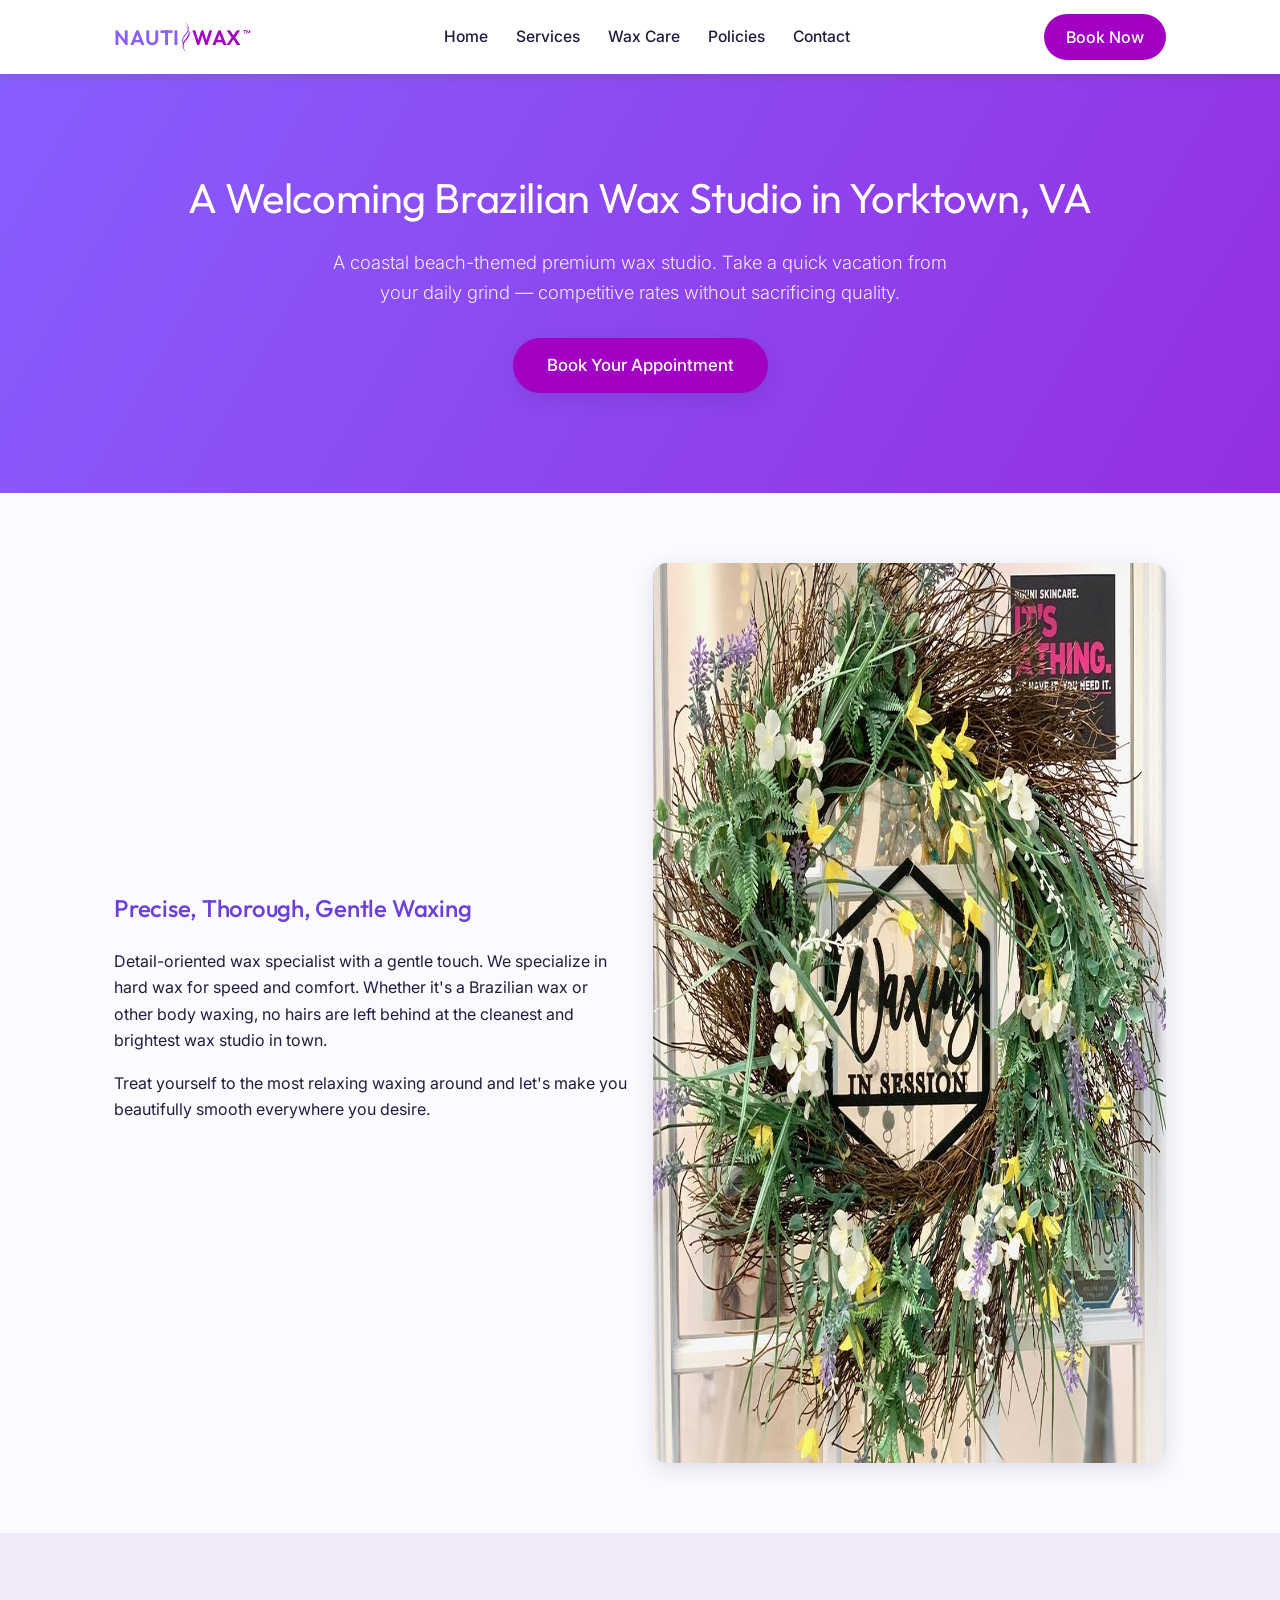
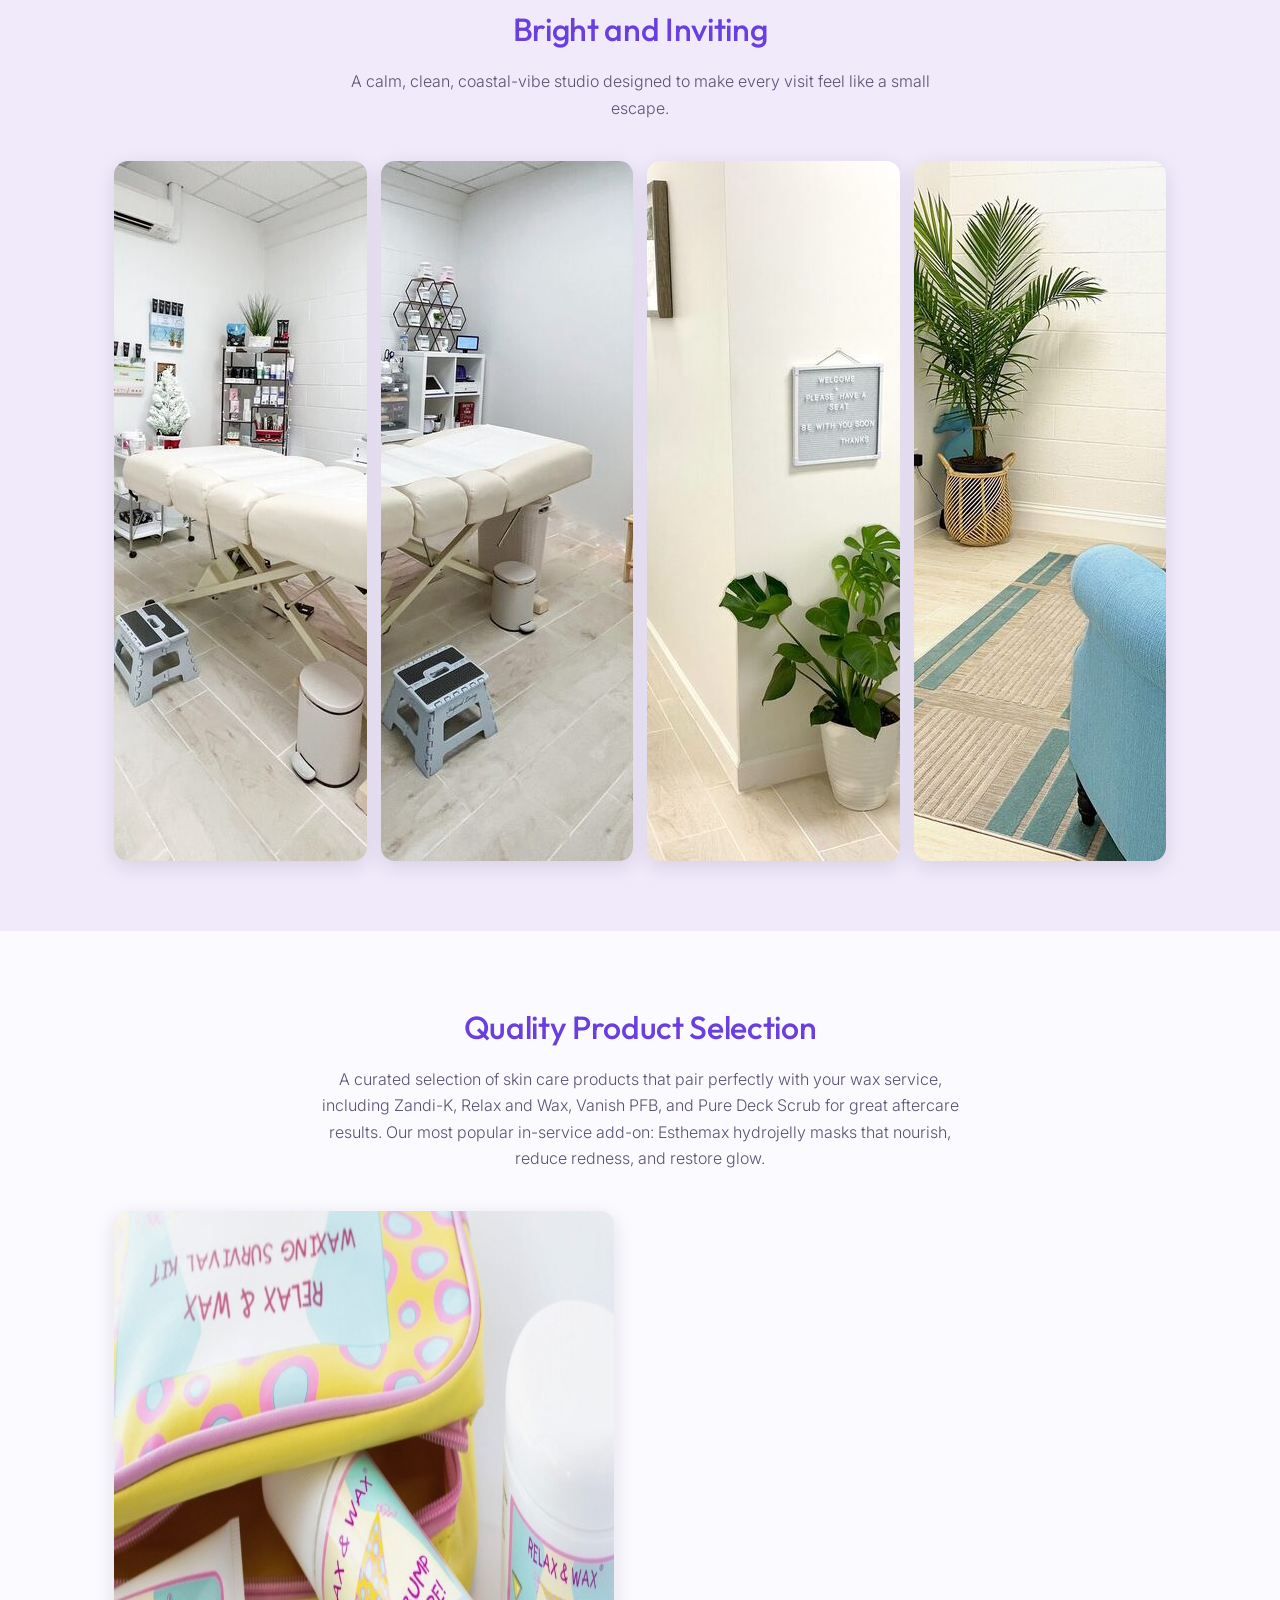
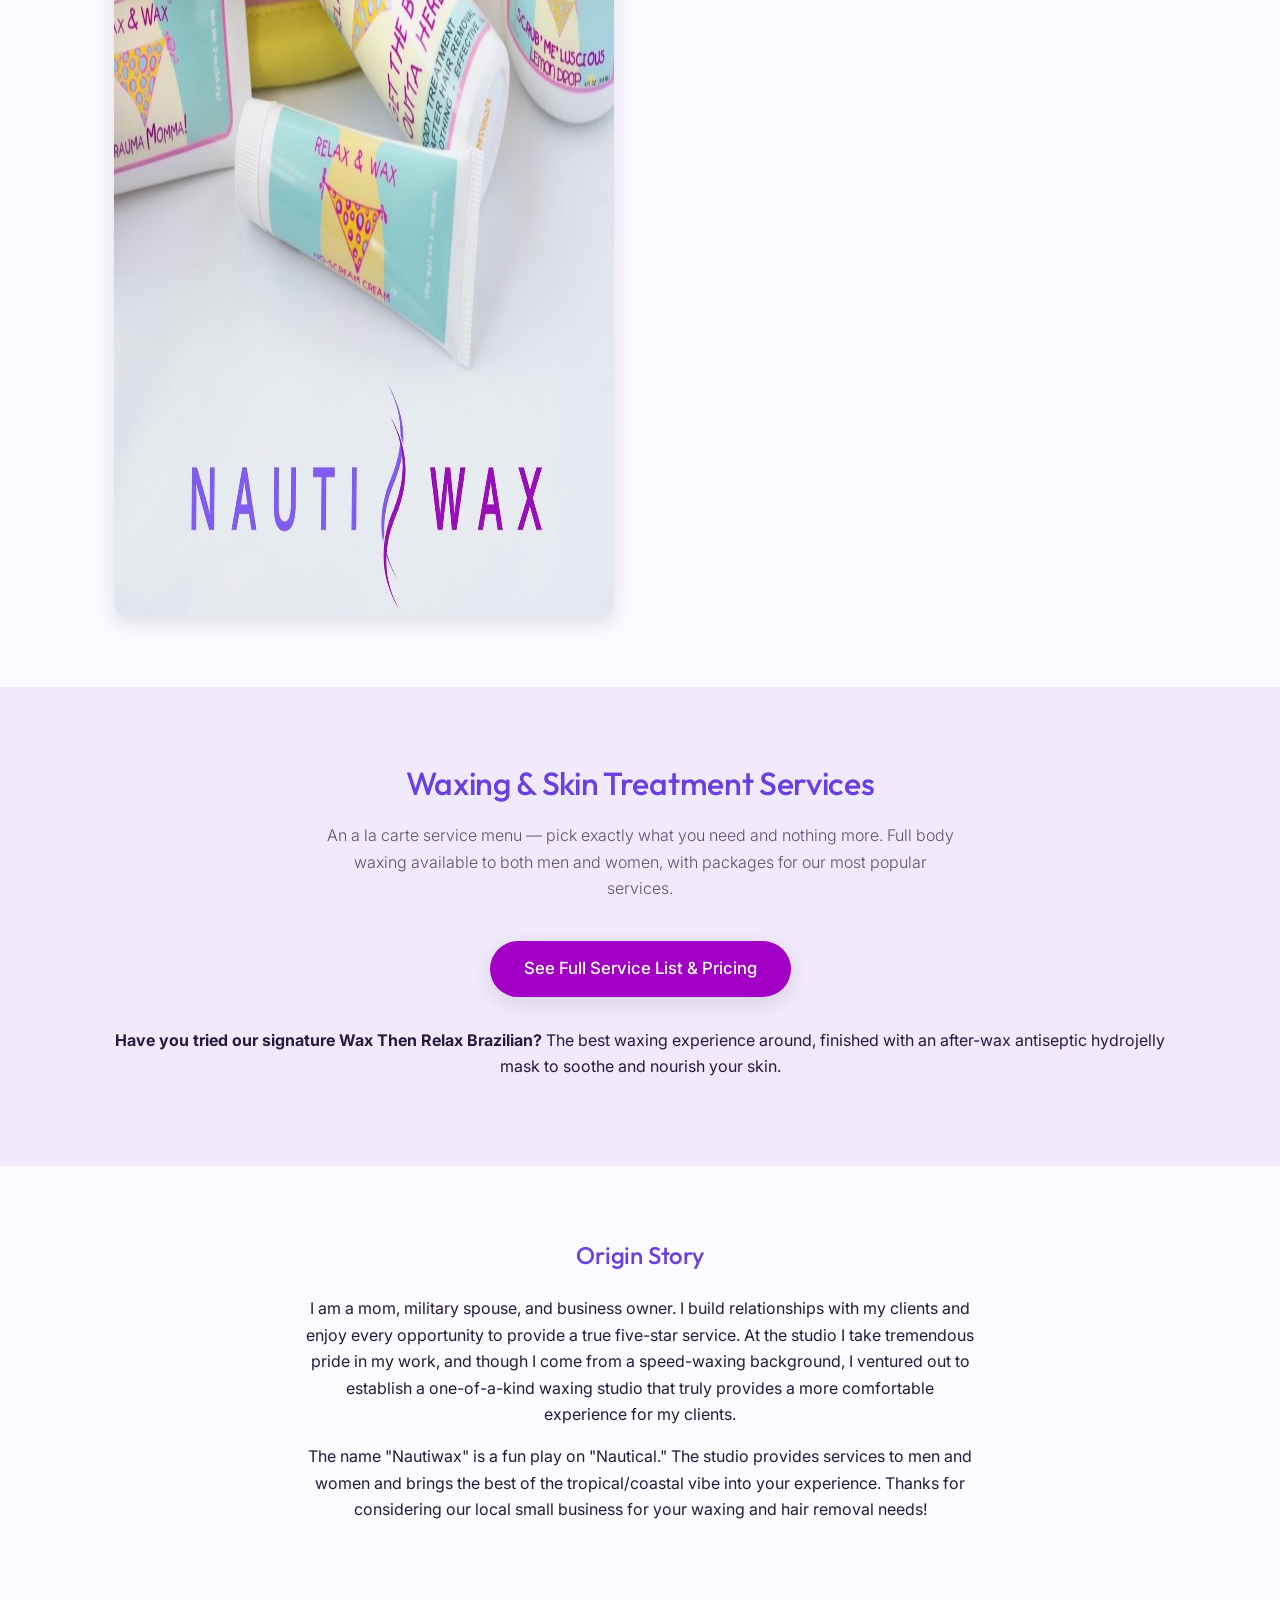
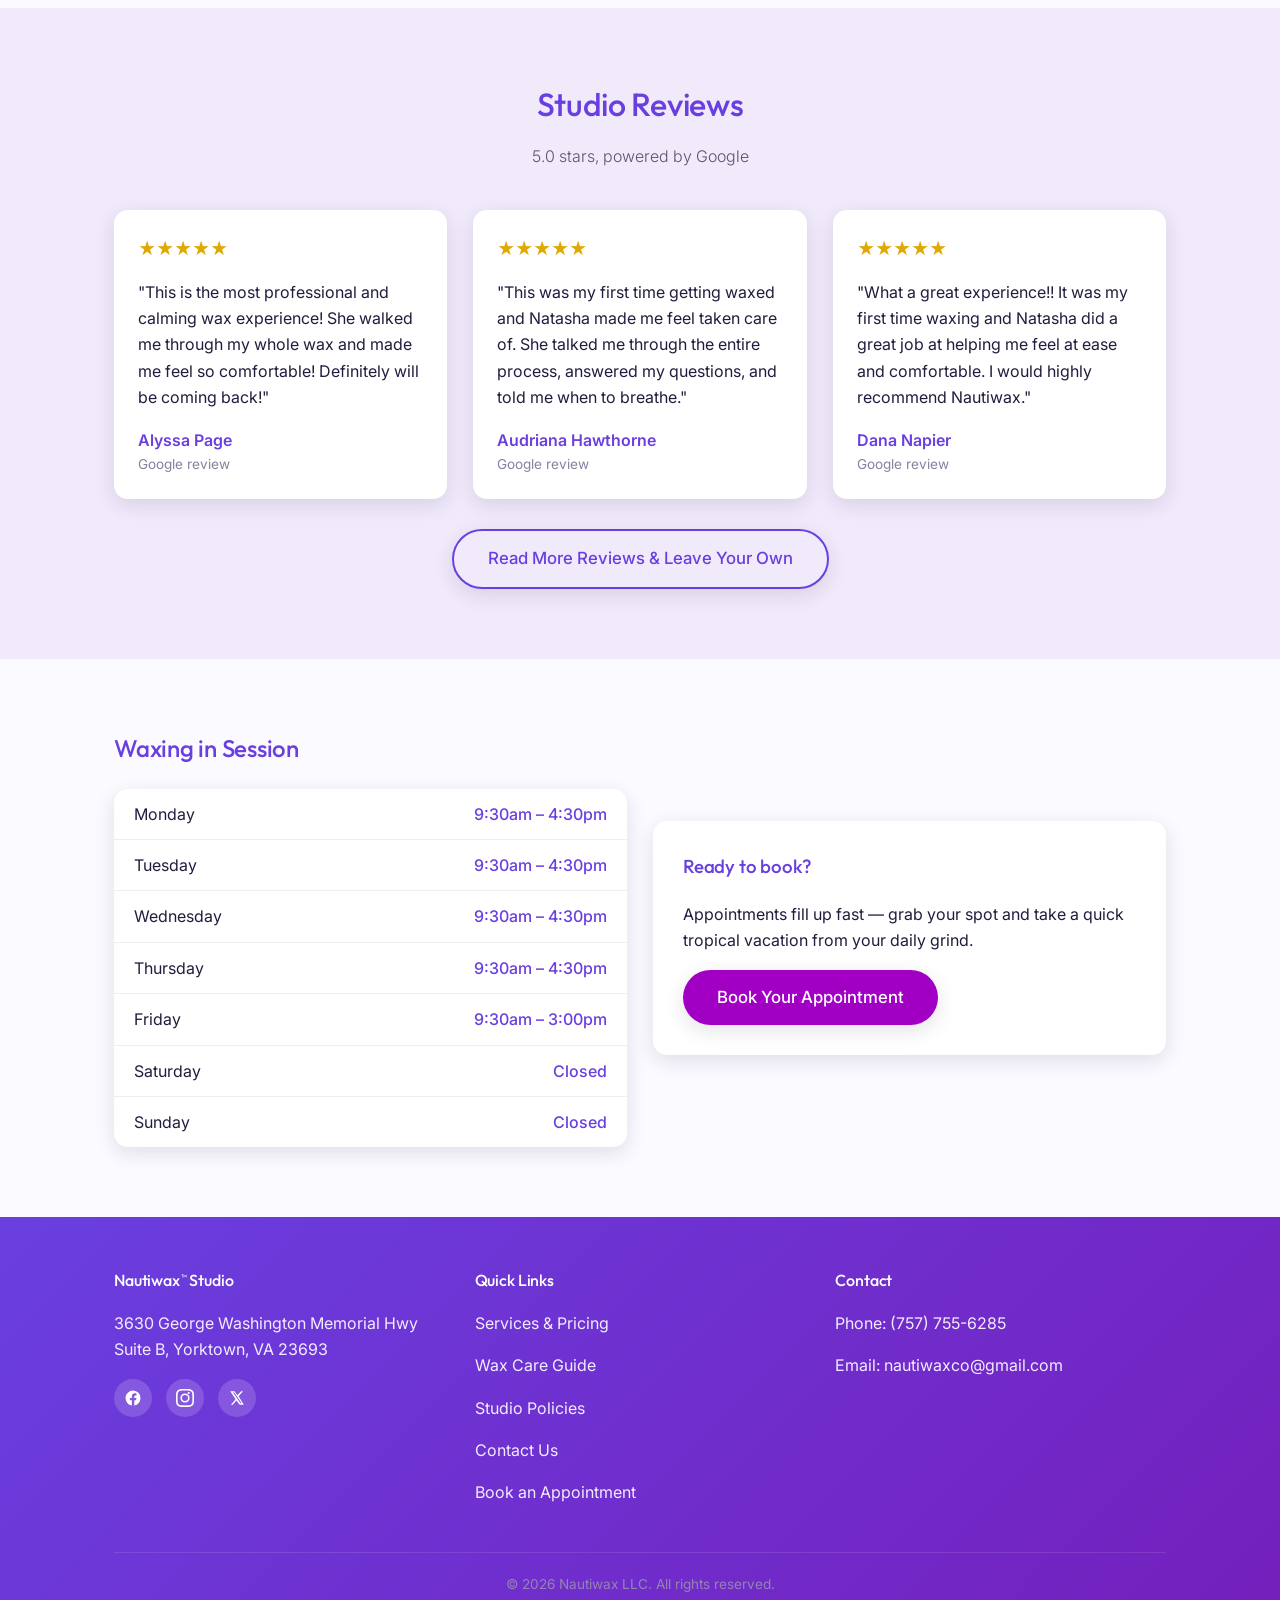
==== commit a1f668ab: "Add files via upload" ====
--- a/index.html
+++ b/index.html
@@ -76,24 +76,36 @@
 </section>
 
 <section>
-  <div class="container text-center" style="max-width: 720px;">
-    <h2>Precise, Thorough, Gentle Waxing</h2>
-    <p>Detail-oriented wax specialist with a gentle touch. We specialize in hard wax for speed and comfort. Whether it's a Brazilian wax or other body waxing, no hairs are left behind at the cleanest and brightest wax studio in town.</p>
-    <p>Treat yourself to the most relaxing waxing around and let's make you beautifully smooth everywhere you desire.</p>
-  </div>
-</section>
-
-<section class="section-alt text-center">
+  <div class="container grid-2">
+    <div>
+      <h2>Precise, Thorough, Gentle Waxing</h2>
+      <p>Detail-oriented wax specialist with a gentle touch. We specialize in hard wax for speed and comfort. Whether it's a Brazilian wax or other body waxing, no hairs are left behind at the cleanest and brightest wax studio in town.</p>
+      <p>Treat yourself to the most relaxing waxing around and let's make you beautifully smooth everywhere you desire.</p>
+    </div>
+    <img src="assets/photos/studio-door-wreath.jpg" alt="Waxing in session sign on the studio door at Nautiwax in Yorktown, VA" loading="lazy" width="900" height="900" style="border-radius: var(--radius); box-shadow: var(--shadow);">
+  </div>
+</section>
+
+<section class="section-alt">
   <div class="container">
     <h2 class="section-title">Bright and Inviting</h2>
     <p class="section-subtitle">A calm, clean, coastal-vibe studio designed to make every visit feel like a small escape.</p>
-  </div>
-</section>
-
-<section>
-  <div class="container text-center" style="max-width: 720px;">
-    <h2 class="section-title">Quality Product Selection</h2>
-    <p class="section-subtitle">A curated selection of skin care products that pair perfectly with your wax service, including Zandi-K, Relax and Wax, Vanish PFB, and Pure Deck Scrub for great aftercare results. Our most popular in-service add-on: Esthemax hydrojelly masks that nourish, reduce redness, and restore glow.</p>
+    <div class="gallery-grid">
+      <img src="assets/photos/studio-treatment-room-1.jpg" alt="Nautiwax treatment room with product shelf and cozy decor in Yorktown, VA" width="700" height="700" loading="lazy">
+      <img src="assets/photos/studio-treatment-room-2.jpg" alt="Private waxing treatment room with mirror and seating at Nautiwax studio" width="700" height="700" loading="lazy">
+      <img src="assets/photos/studio-hallway-entrance.jpg" alt="Bright coastal-themed entry hallway at Nautiwax studio in Yorktown, VA" width="700" height="700" loading="lazy">
+      <img src="assets/photos/studio-waiting-room.jpg" alt="Relaxing waiting area with coastal decor at Nautiwax waxing studio" width="700" height="700" loading="lazy">
+    </div>
+  </div>
+</section>
+
+<section>
+  <div class="container">
+    <h2 class="section-title text-center">Quality Product Selection</h2>
+    <p class="section-subtitle text-center">A curated selection of skin care products that pair perfectly with your wax service, including Zandi-K, Relax and Wax, Vanish PFB, and Pure Deck Scrub for great aftercare results. Our most popular in-service add-on: Esthemax hydrojelly masks that nourish, reduce redness, and restore glow.</p>
+    <div class="text-center">
+      <img src="assets/photos/product-relax-and-wax-kit.jpg" alt="Relax and Wax aftercare product kit including Trauma Momma, No-Scream Cream, Get the Bump Outta Here, and Scrub Me Luscious" width="1200" height="1006" loading="lazy" style="max-width: 500px; width: 100%; border-radius: var(--radius); box-shadow: var(--shadow);">
+    </div>
   </div>
 </section>
 
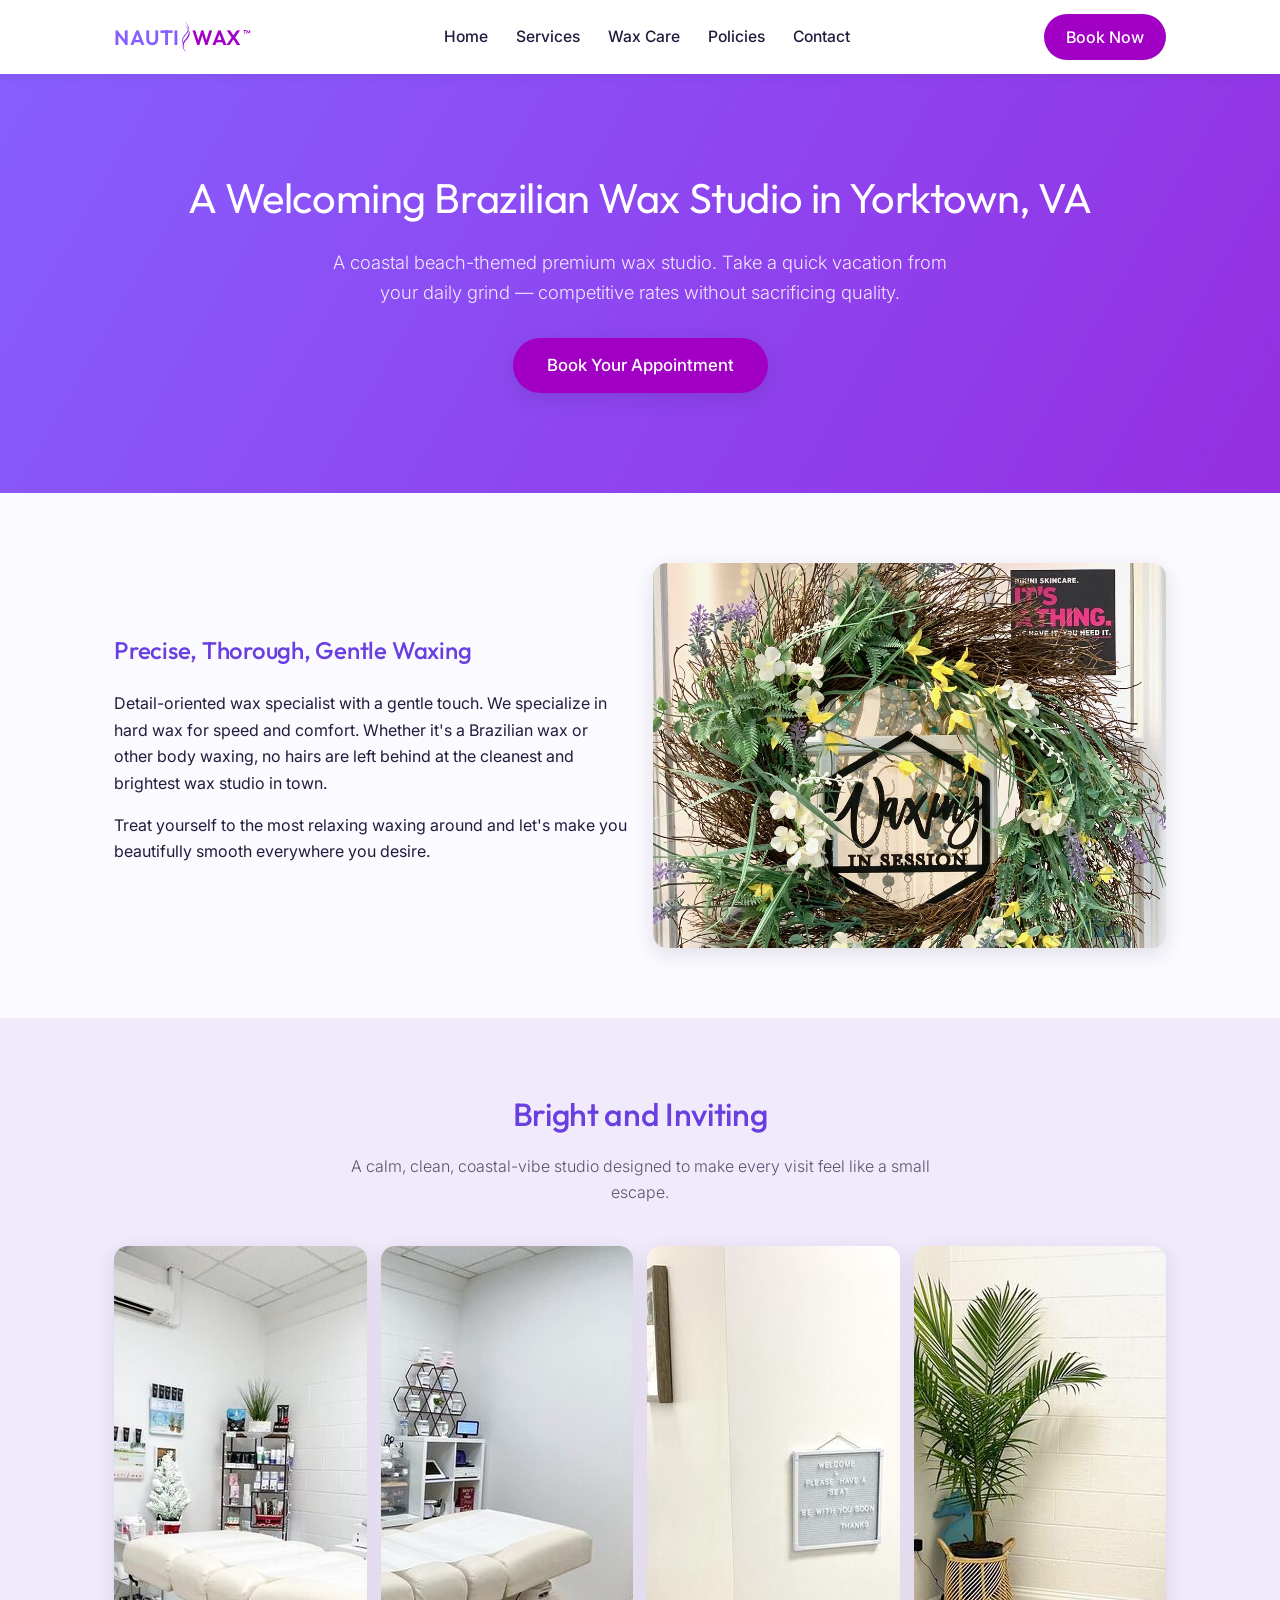
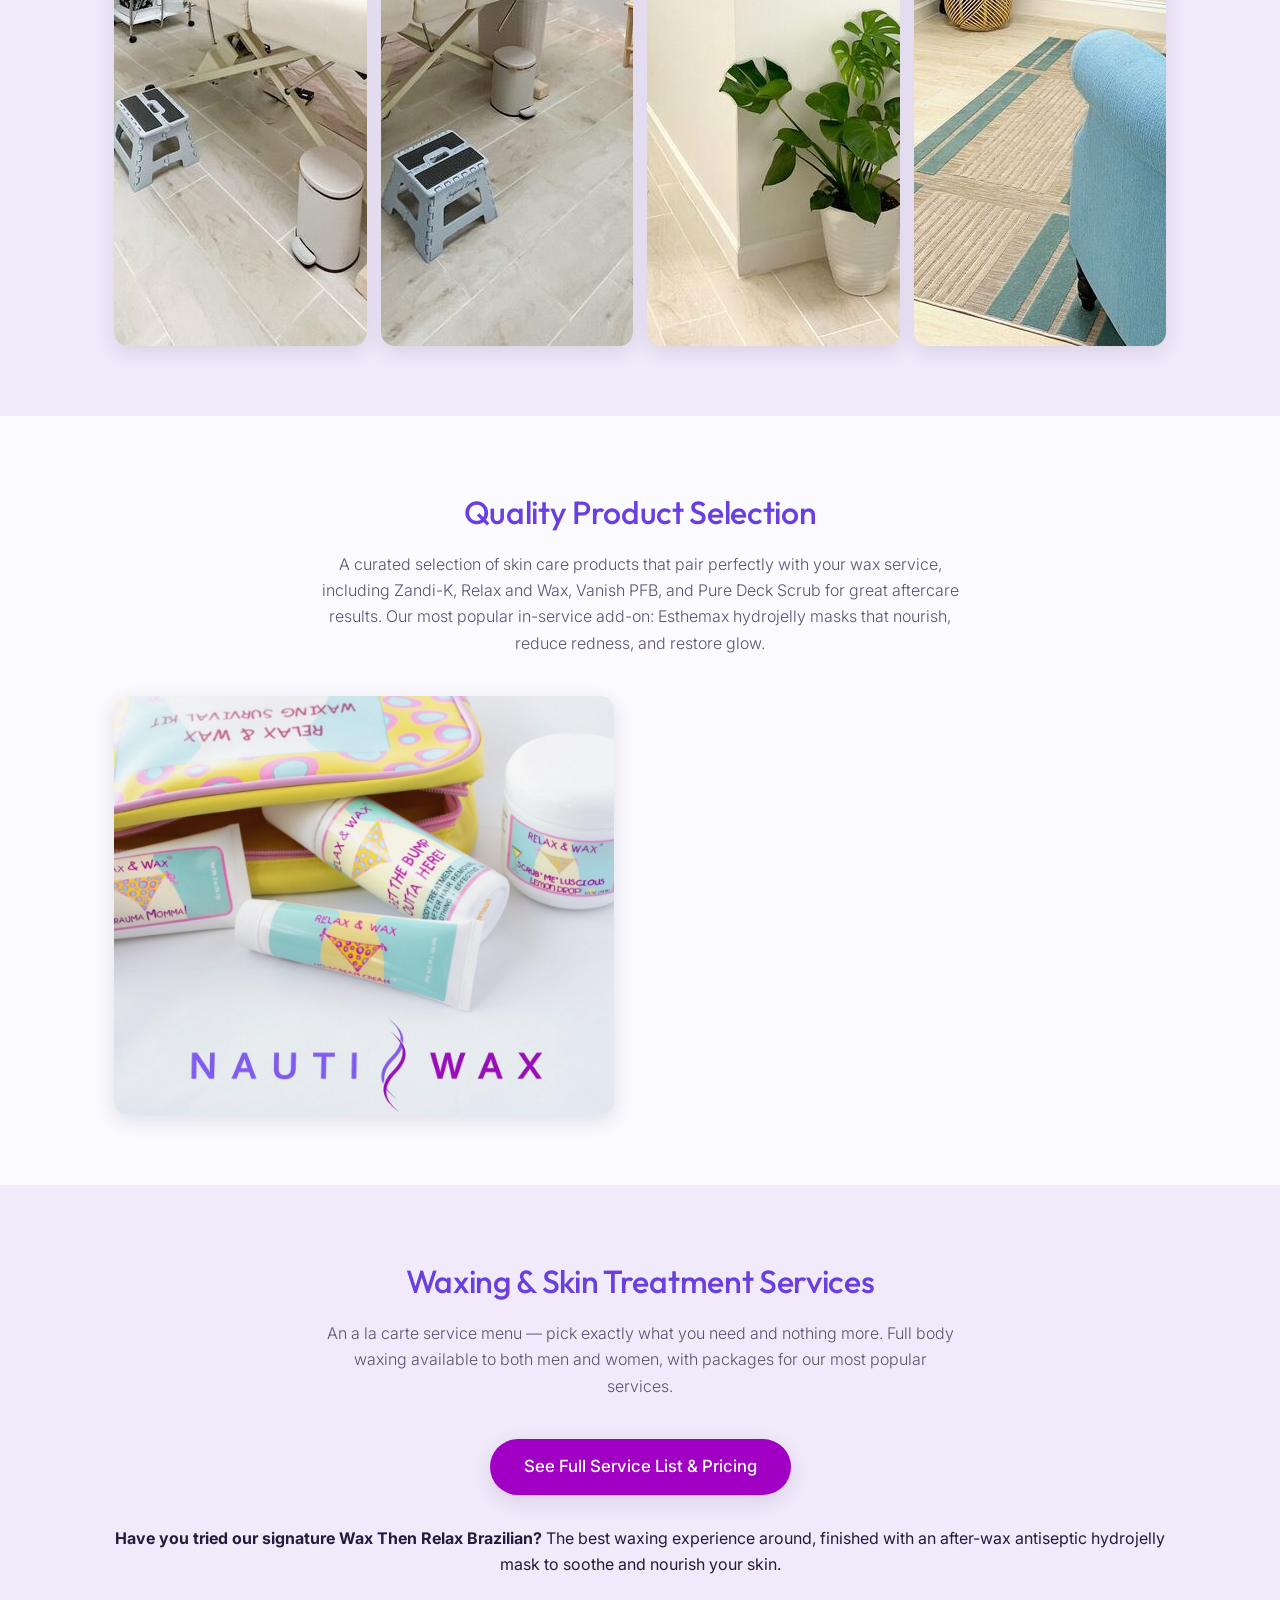
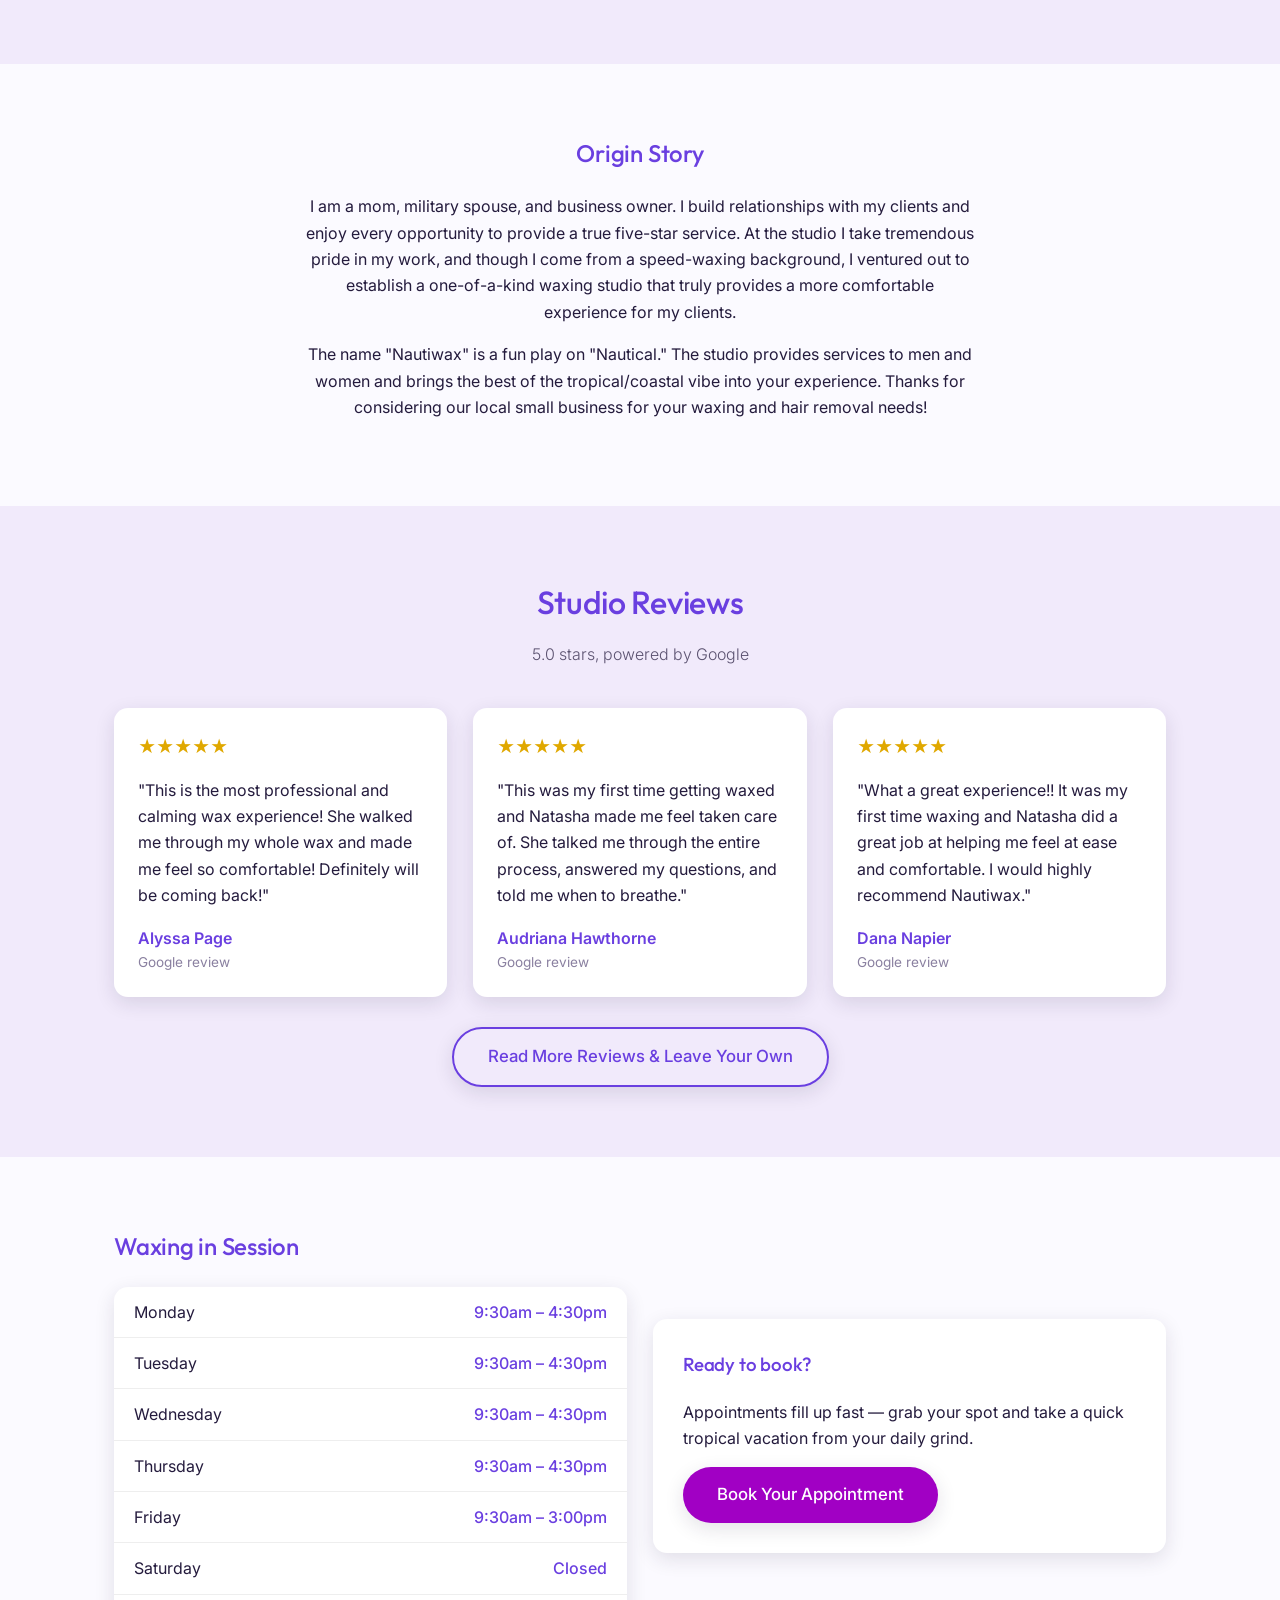
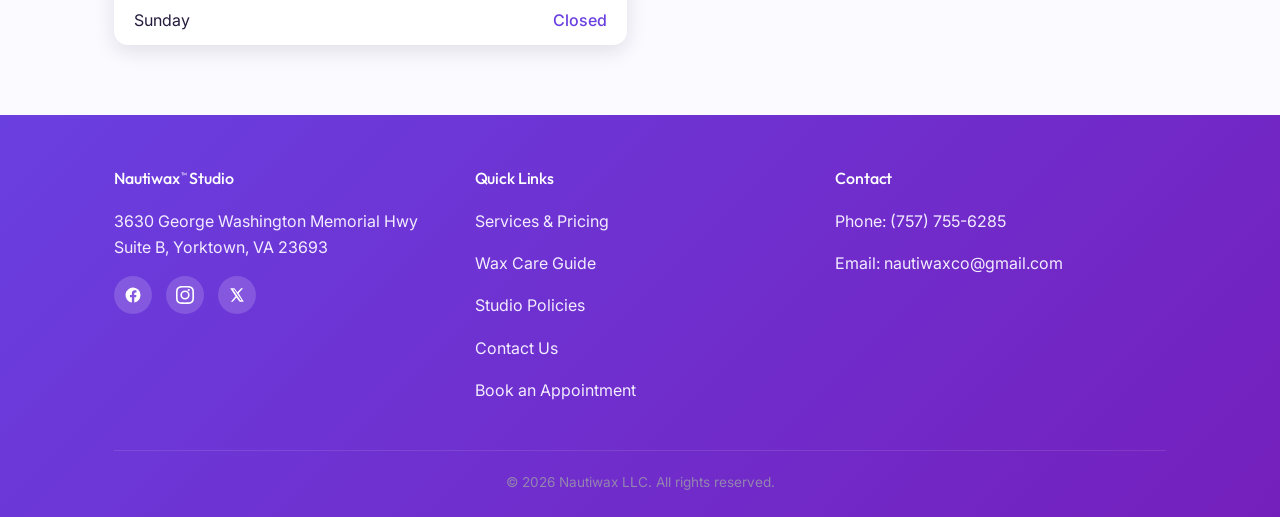
==== commit ad710d2f: "Add files via upload" ====
--- a/index.html
+++ b/index.html
@@ -82,7 +82,7 @@
       <p>Detail-oriented wax specialist with a gentle touch. We specialize in hard wax for speed and comfort. Whether it's a Brazilian wax or other body waxing, no hairs are left behind at the cleanest and brightest wax studio in town.</p>
       <p>Treat yourself to the most relaxing waxing around and let's make you beautifully smooth everywhere you desire.</p>
     </div>
-    <img src="assets/photos/studio-door-wreath.jpg" alt="Waxing in session sign on the studio door at Nautiwax in Yorktown, VA" loading="lazy" width="900" height="900" style="border-radius: var(--radius); box-shadow: var(--shadow);">
+    <img src="assets/photos/studio-door-wreath.jpg" alt="Waxing in session sign on the studio door at Nautiwax in Yorktown, VA" loading="lazy" width="1000" height="750" style="width: 100%; height: auto; border-radius: var(--radius); box-shadow: var(--shadow);">
   </div>
 </section>
 
@@ -104,7 +104,7 @@
     <h2 class="section-title text-center">Quality Product Selection</h2>
     <p class="section-subtitle text-center">A curated selection of skin care products that pair perfectly with your wax service, including Zandi-K, Relax and Wax, Vanish PFB, and Pure Deck Scrub for great aftercare results. Our most popular in-service add-on: Esthemax hydrojelly masks that nourish, reduce redness, and restore glow.</p>
     <div class="text-center">
-      <img src="assets/photos/product-relax-and-wax-kit.jpg" alt="Relax and Wax aftercare product kit including Trauma Momma, No-Scream Cream, Get the Bump Outta Here, and Scrub Me Luscious" width="1200" height="1006" loading="lazy" style="max-width: 500px; width: 100%; border-radius: var(--radius); box-shadow: var(--shadow);">
+      <img src="assets/photos/product-relax-and-wax-kit.jpg" alt="Relax and Wax aftercare product kit including Trauma Momma, No-Scream Cream, Get the Bump Outta Here, and Scrub Me Luscious" width="1200" height="1006" loading="lazy" style="max-width: 500px; width: 100%; height: auto; border-radius: var(--radius); box-shadow: var(--shadow);">
     </div>
   </div>
 </section>
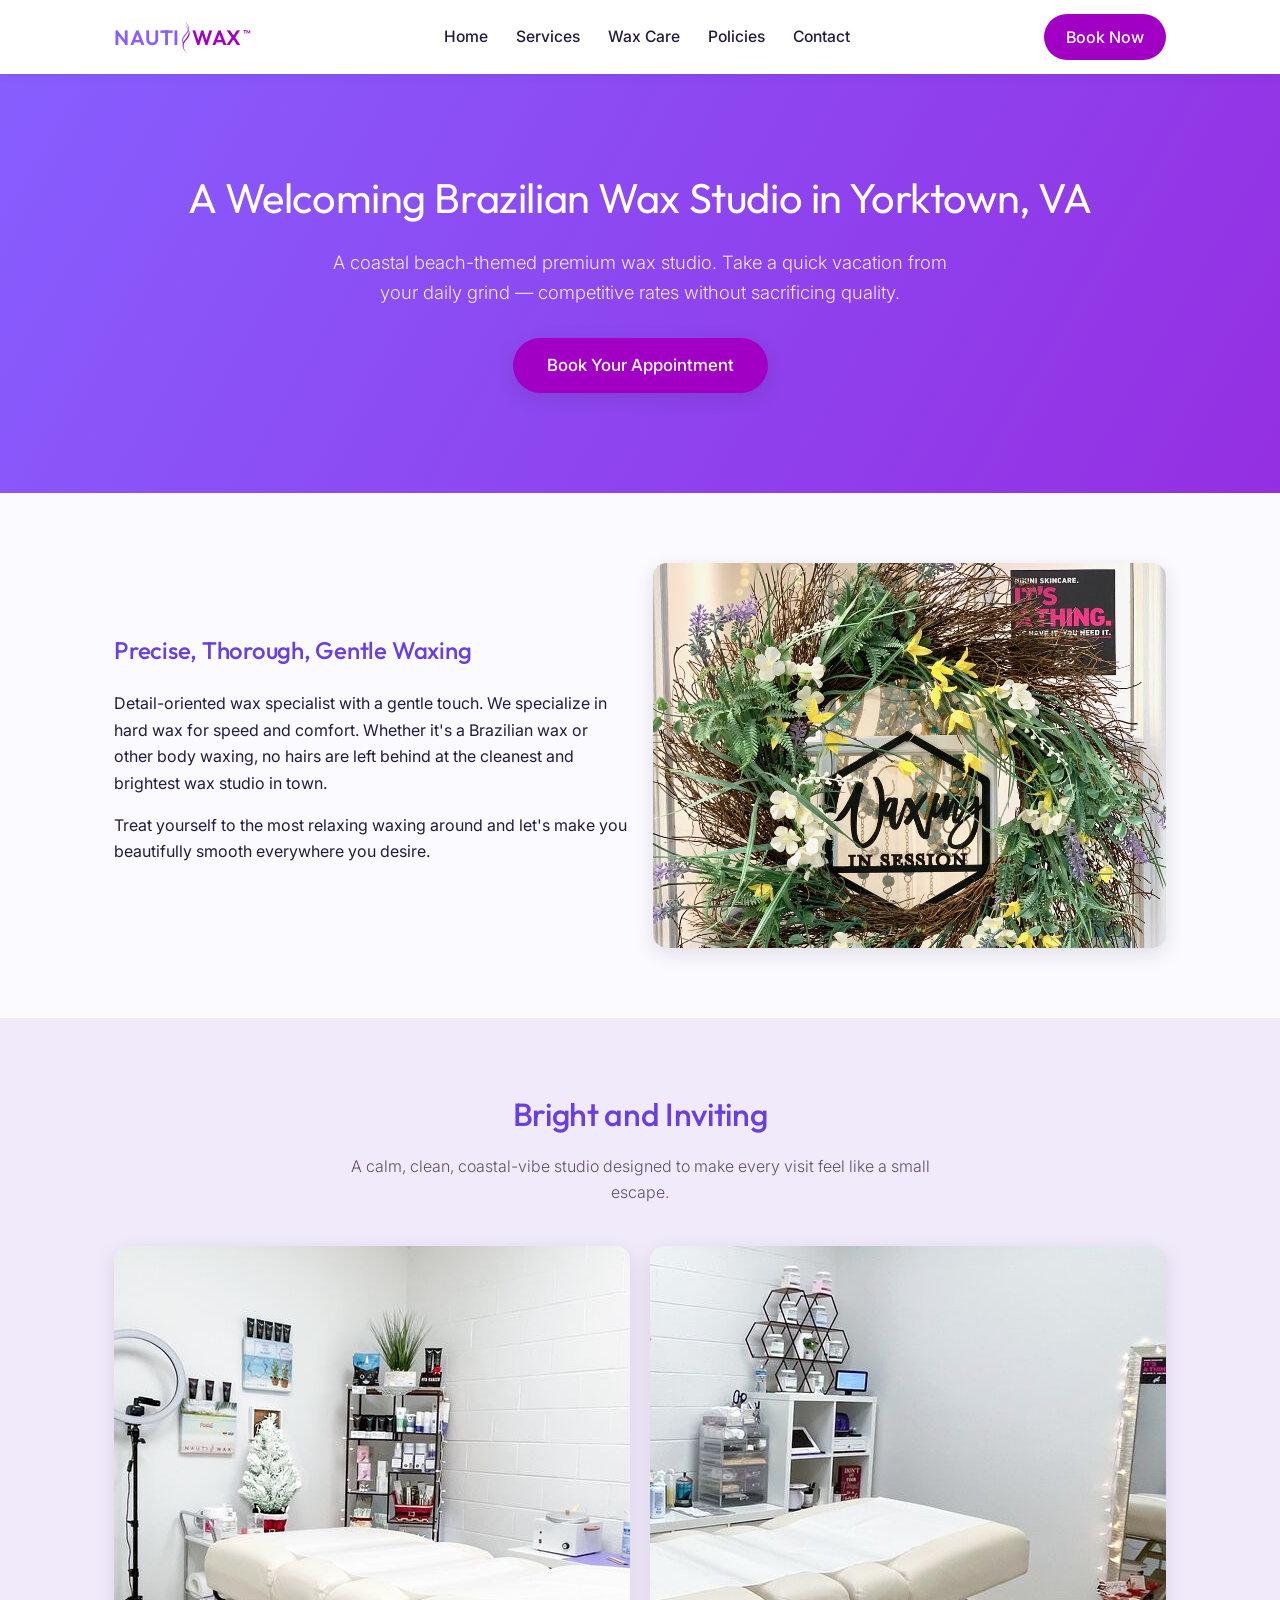
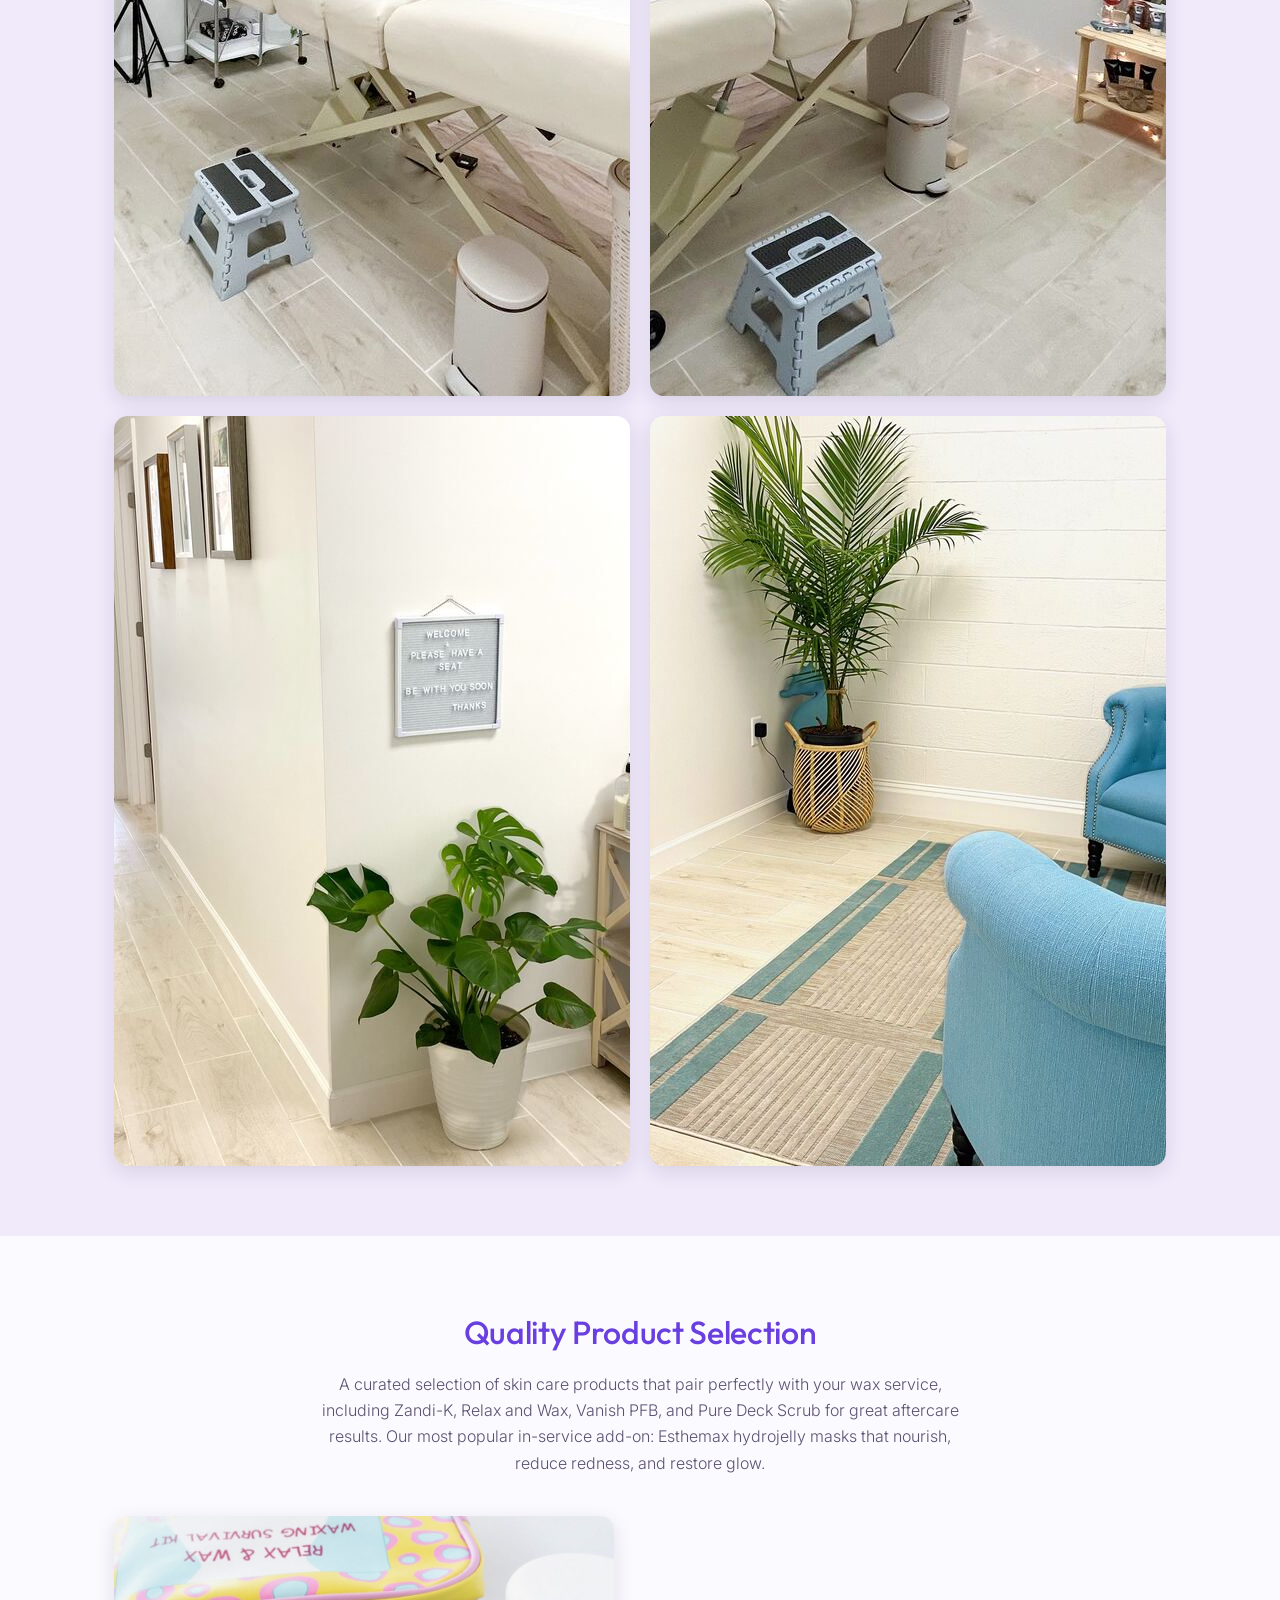
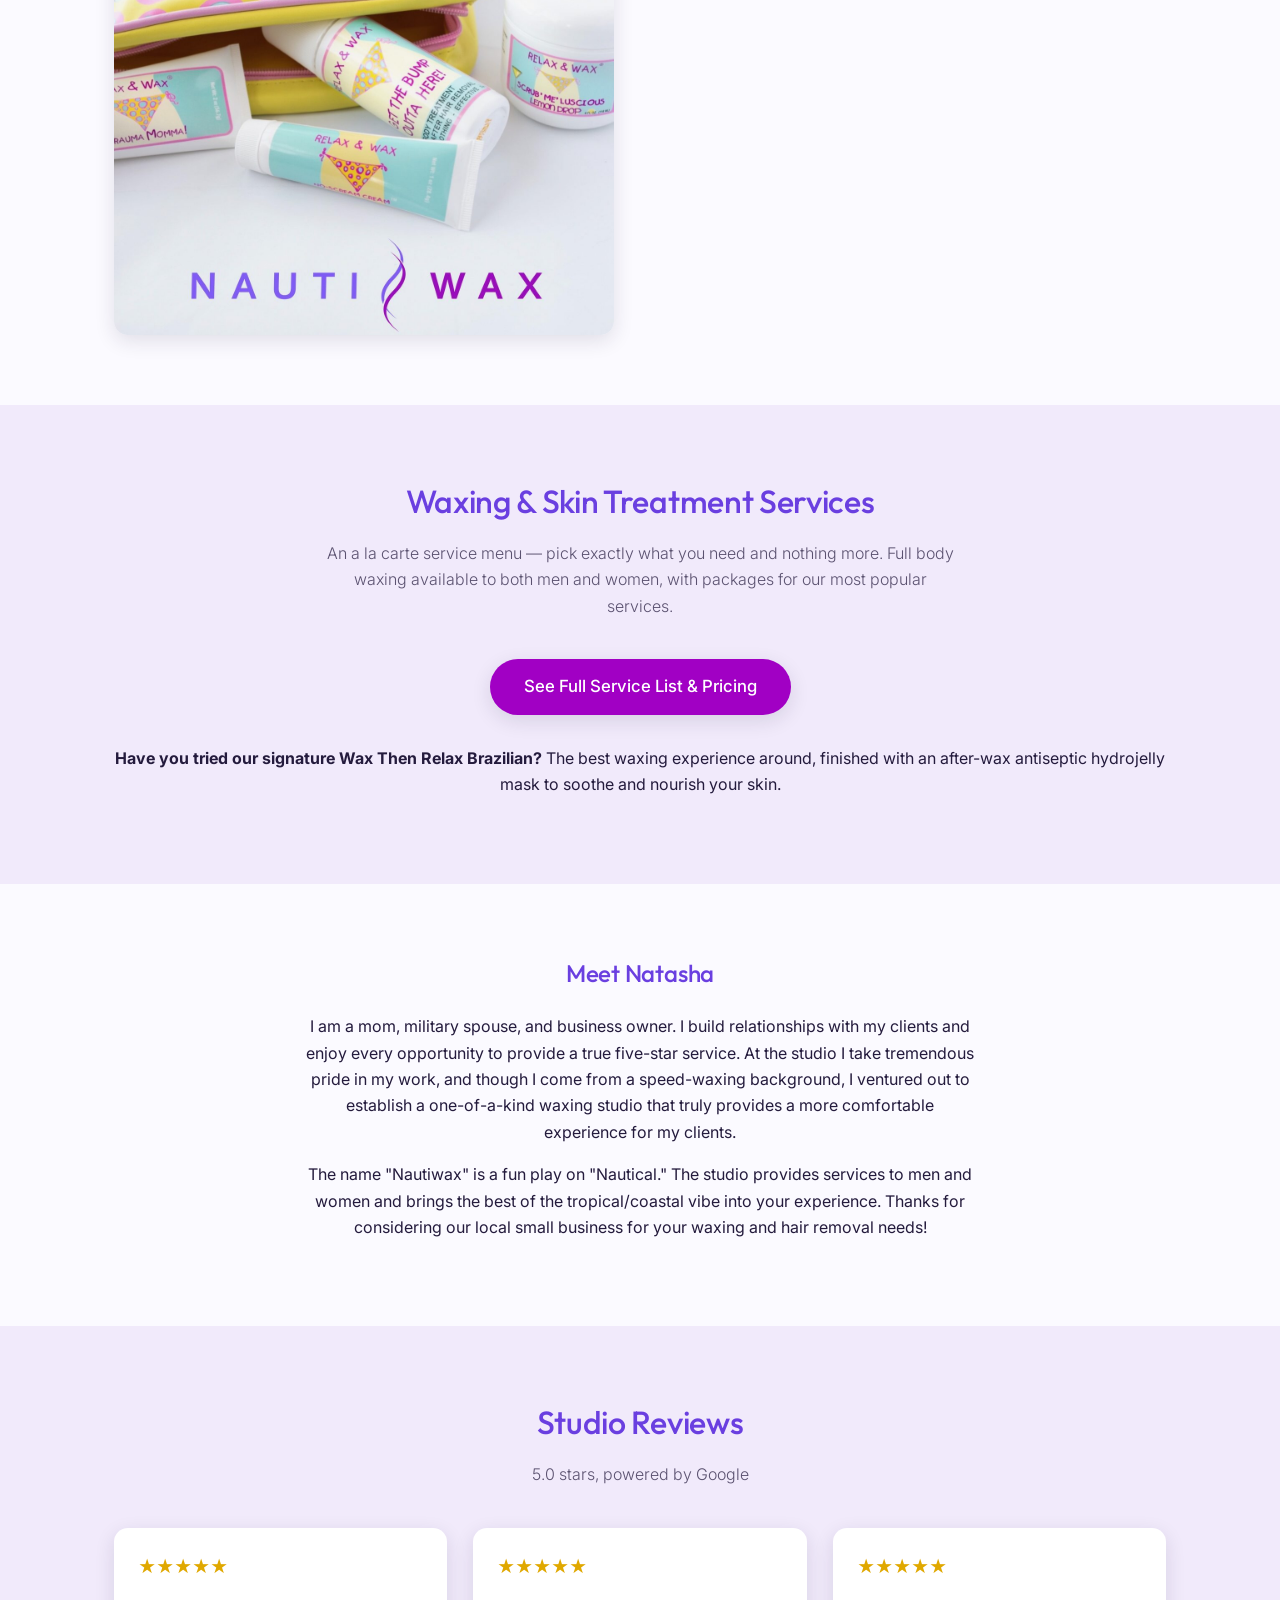
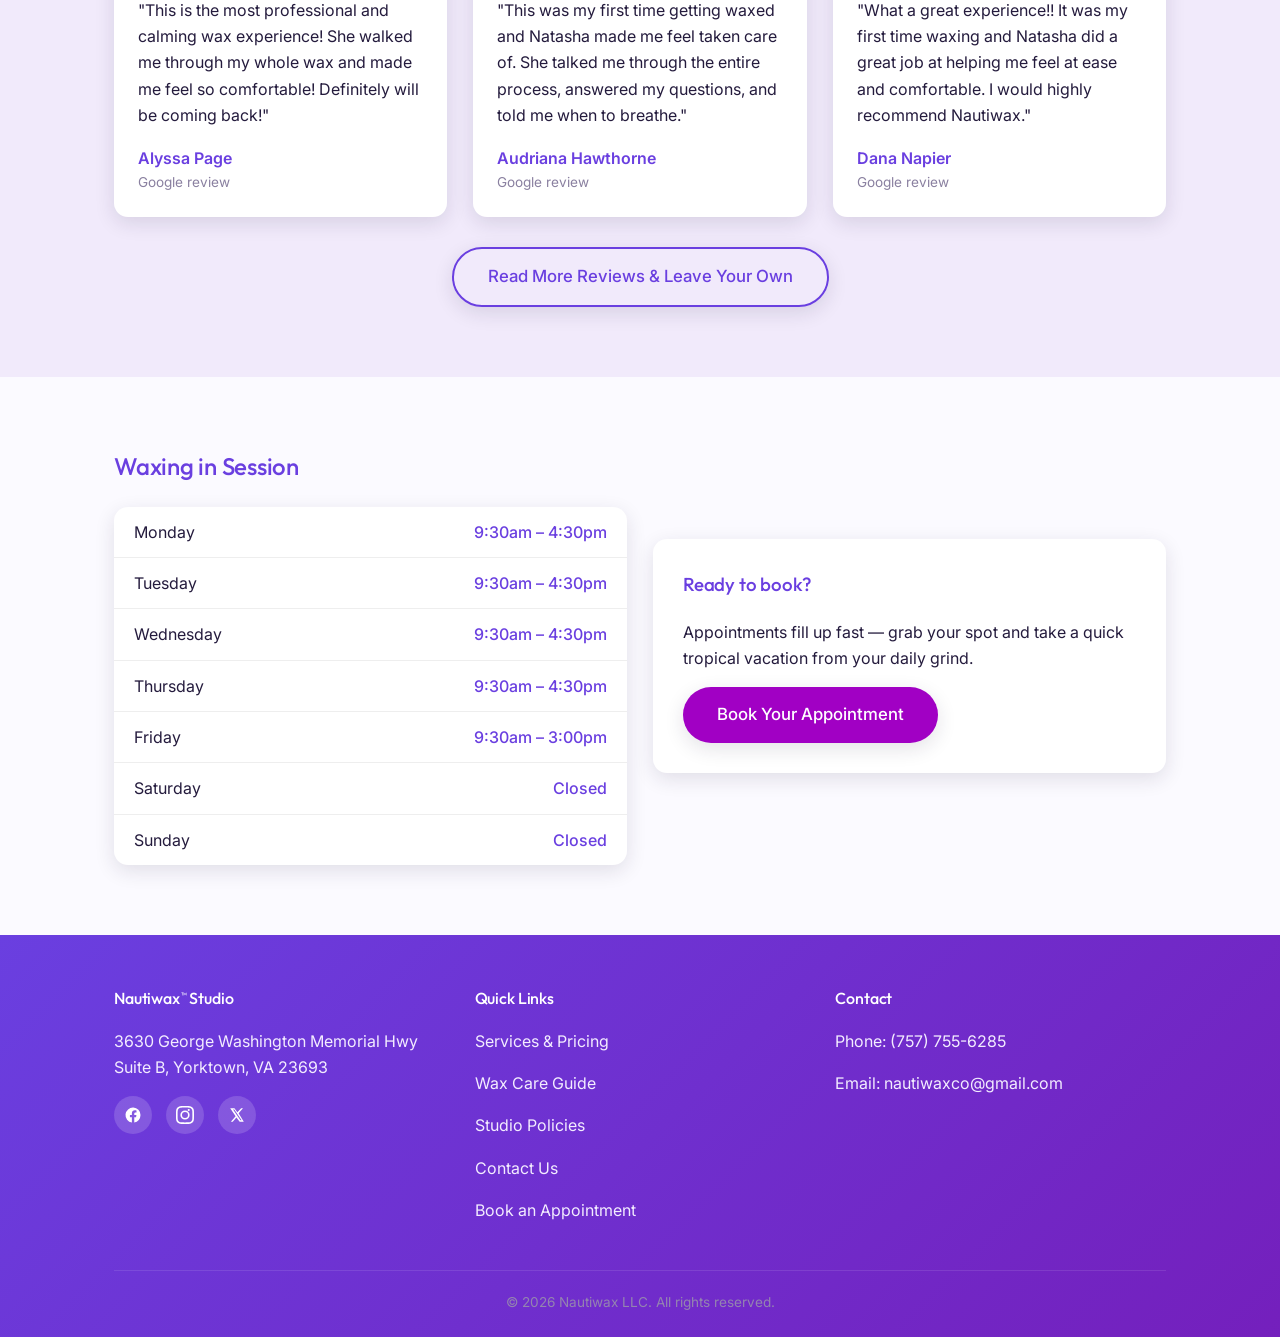
==== commit ac1abf7e: "Add files via upload" ====
--- a/index.html
+++ b/index.html
@@ -91,10 +91,10 @@
     <h2 class="section-title">Bright and Inviting</h2>
     <p class="section-subtitle">A calm, clean, coastal-vibe studio designed to make every visit feel like a small escape.</p>
     <div class="gallery-grid">
-      <img src="assets/photos/studio-treatment-room-1.jpg" alt="Nautiwax treatment room with product shelf and cozy decor in Yorktown, VA" width="700" height="700" loading="lazy">
-      <img src="assets/photos/studio-treatment-room-2.jpg" alt="Private waxing treatment room with mirror and seating at Nautiwax studio" width="700" height="700" loading="lazy">
-      <img src="assets/photos/studio-hallway-entrance.jpg" alt="Bright coastal-themed entry hallway at Nautiwax studio in Yorktown, VA" width="700" height="700" loading="lazy">
-      <img src="assets/photos/studio-waiting-room.jpg" alt="Relaxing waiting area with coastal decor at Nautiwax waxing studio" width="700" height="700" loading="lazy">
+      <img src="assets/photos/studio-treatment-room-1.jpg" alt="Nautiwax treatment room with product shelf and cozy decor in Yorktown, VA" width="1000" height="750" loading="lazy">
+      <img src="assets/photos/studio-treatment-room-2.jpg" alt="Private waxing treatment room with mirror and seating at Nautiwax studio" width="1000" height="750" loading="lazy">
+      <img src="assets/photos/studio-hallway-entrance.jpg" alt="Bright coastal-themed entry hallway at Nautiwax studio in Yorktown, VA" width="1000" height="750" loading="lazy">
+      <img src="assets/photos/studio-waiting-room.jpg" alt="Relaxing waiting area with coastal decor at Nautiwax waxing studio" width="1000" height="750" loading="lazy">
     </div>
   </div>
 </section>
@@ -120,7 +120,7 @@
 
 <section>
   <div class="container text-center" style="max-width: 720px;">
-    <h2>Origin Story</h2>
+    <h2>Meet Natasha</h2>
     <p>I am a mom, military spouse, and business owner. I build relationships with my clients and enjoy every opportunity to provide a true five-star service. At the studio I take tremendous pride in my work, and though I come from a speed-waxing background, I ventured out to establish a one-of-a-kind waxing studio that truly provides a more comfortable experience for my clients.</p>
     <p>The name "Nautiwax" is a fun play on "Nautical." The studio provides services to men and women and brings the best of the tropical/coastal vibe into your experience. Thanks for considering our local small business for your waxing and hair removal needs!</p>
   </div>
--- a/css/style.css
+++ b/css/style.css
@@ -261,13 +261,14 @@
 
 .gallery-grid {
   display: grid;
-  grid-template-columns: repeat(4, 1fr);
-  gap: 14px;
+  grid-template-columns: repeat(2, 1fr);
+  gap: 20px;
 }
 
 .gallery-grid img {
+  width: 100%;
   border-radius: var(--radius);
-  aspect-ratio: 1 / 1;
+  aspect-ratio: 4 / 3;
   object-fit: cover;
   box-shadow: var(--shadow);
 }
@@ -396,7 +397,7 @@
 @media (max-width: 860px) {
   .grid-3 { grid-template-columns: 1fr; }
   .grid-2 { grid-template-columns: 1fr; }
-  .gallery-grid { grid-template-columns: repeat(2, 1fr); }
+  .gallery-grid { grid-template-columns: 1fr; }
   .footer-grid { grid-template-columns: 1fr; text-align: center; }
   .social-icons { justify-content: center; }
   .nav-links { display: none; }
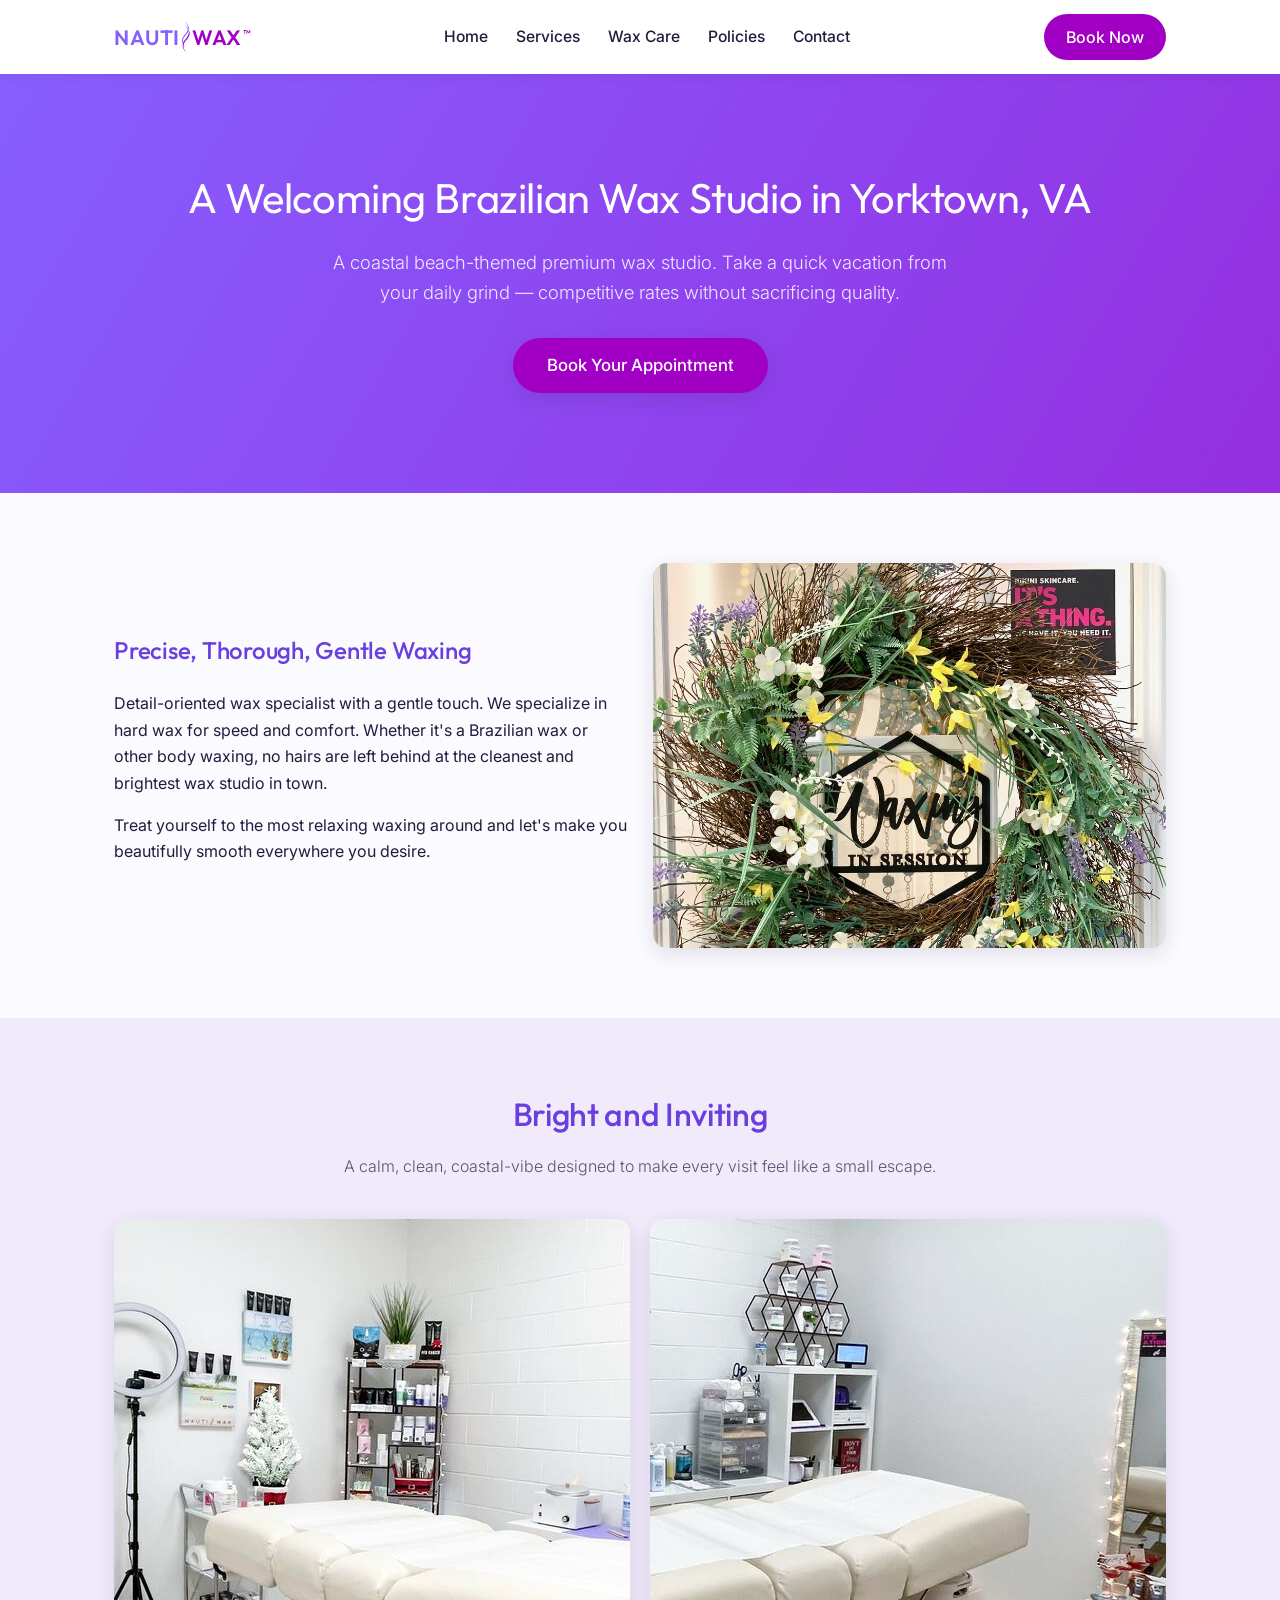
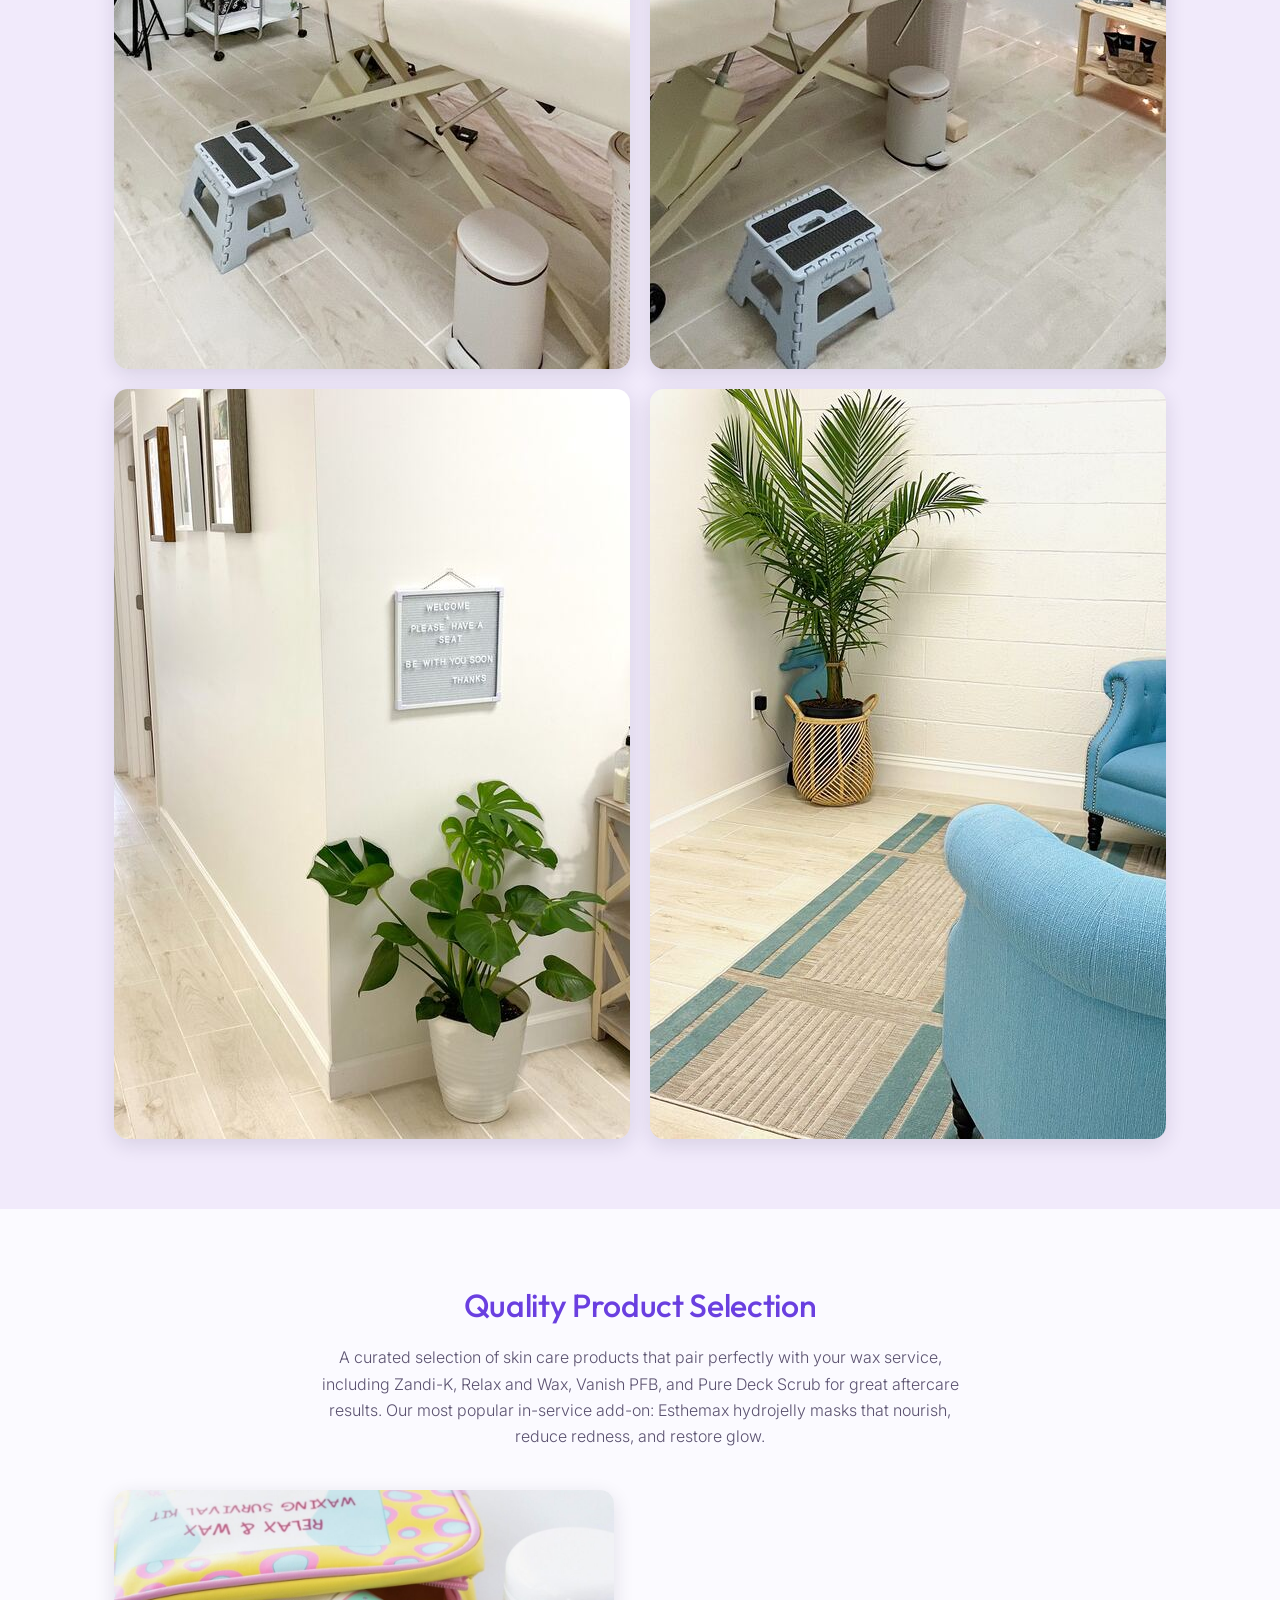
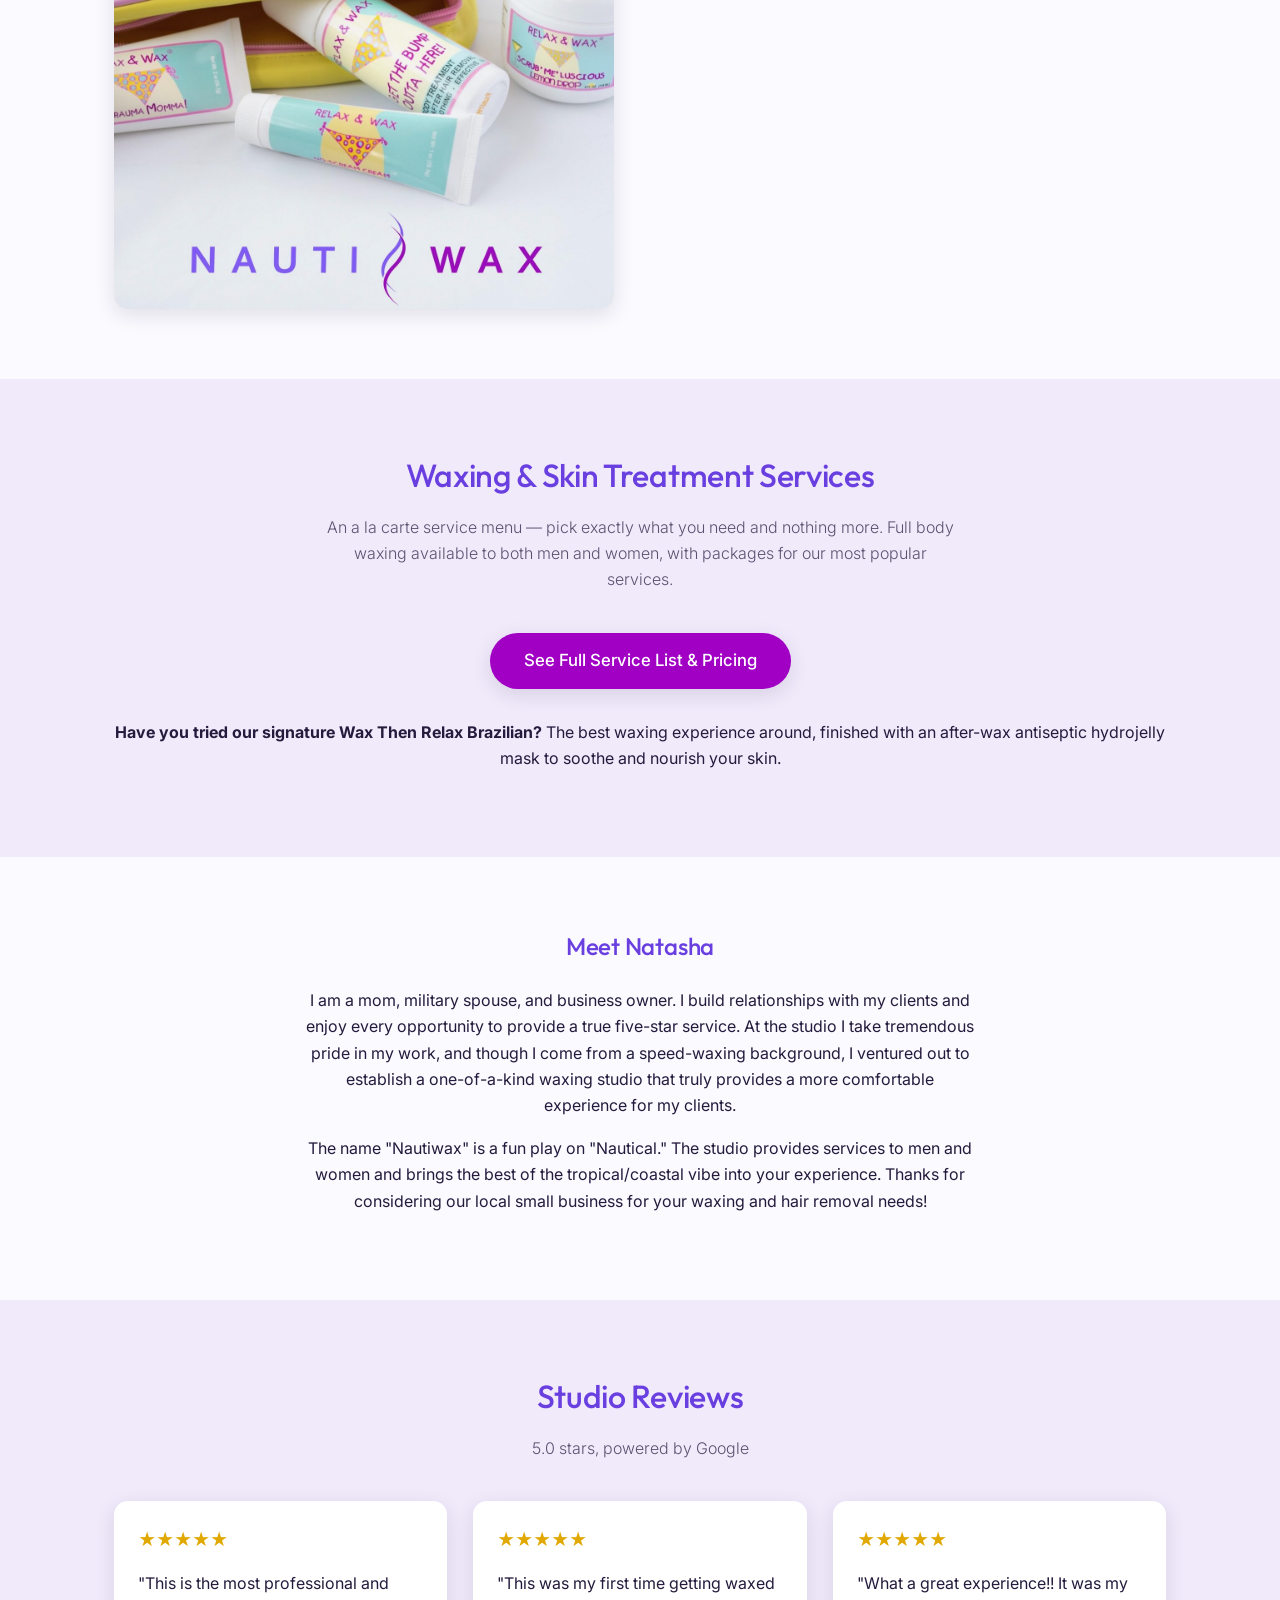
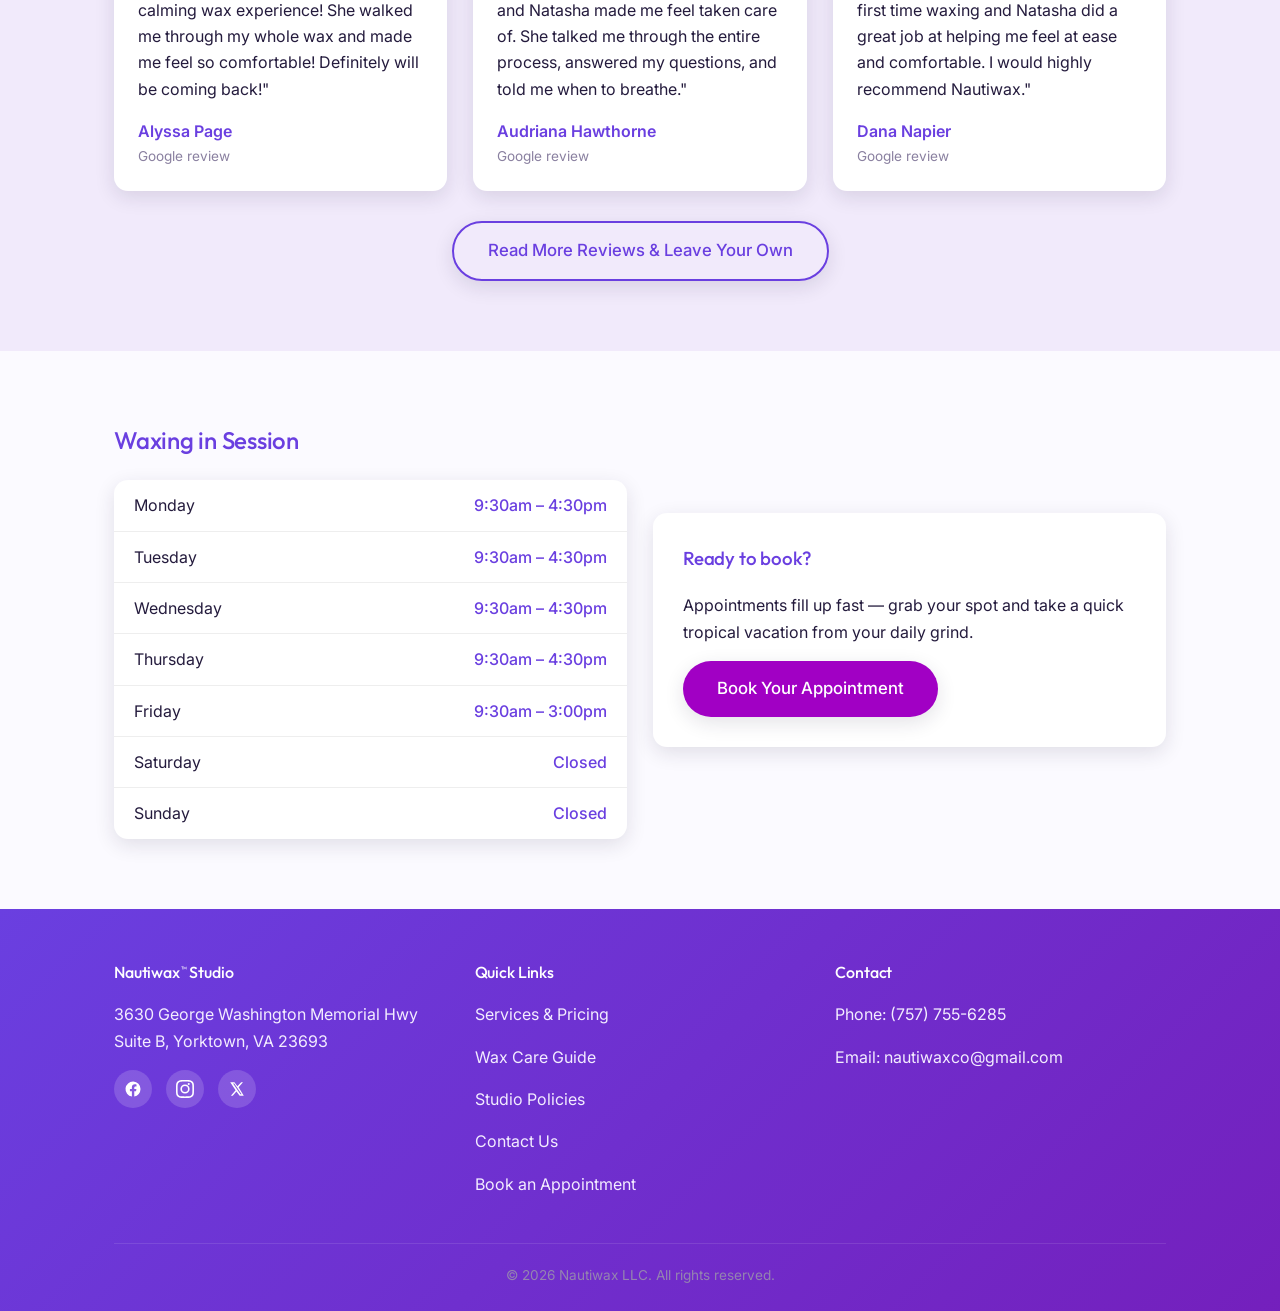
==== commit 1b6311b3: "Add files via upload" ====
--- a/index.html
+++ b/index.html
@@ -89,7 +89,7 @@
 <section class="section-alt">
   <div class="container">
     <h2 class="section-title">Bright and Inviting</h2>
-    <p class="section-subtitle">A calm, clean, coastal-vibe studio designed to make every visit feel like a small escape.</p>
+    <p class="section-subtitle">A calm, clean, coastal-vibe designed to make every visit feel like a small escape.</p>
     <div class="gallery-grid">
       <img src="assets/photos/studio-treatment-room-1.jpg" alt="Nautiwax treatment room with product shelf and cozy decor in Yorktown, VA" width="1000" height="750" loading="lazy">
       <img src="assets/photos/studio-treatment-room-2.jpg" alt="Private waxing treatment room with mirror and seating at Nautiwax studio" width="1000" height="750" loading="lazy">
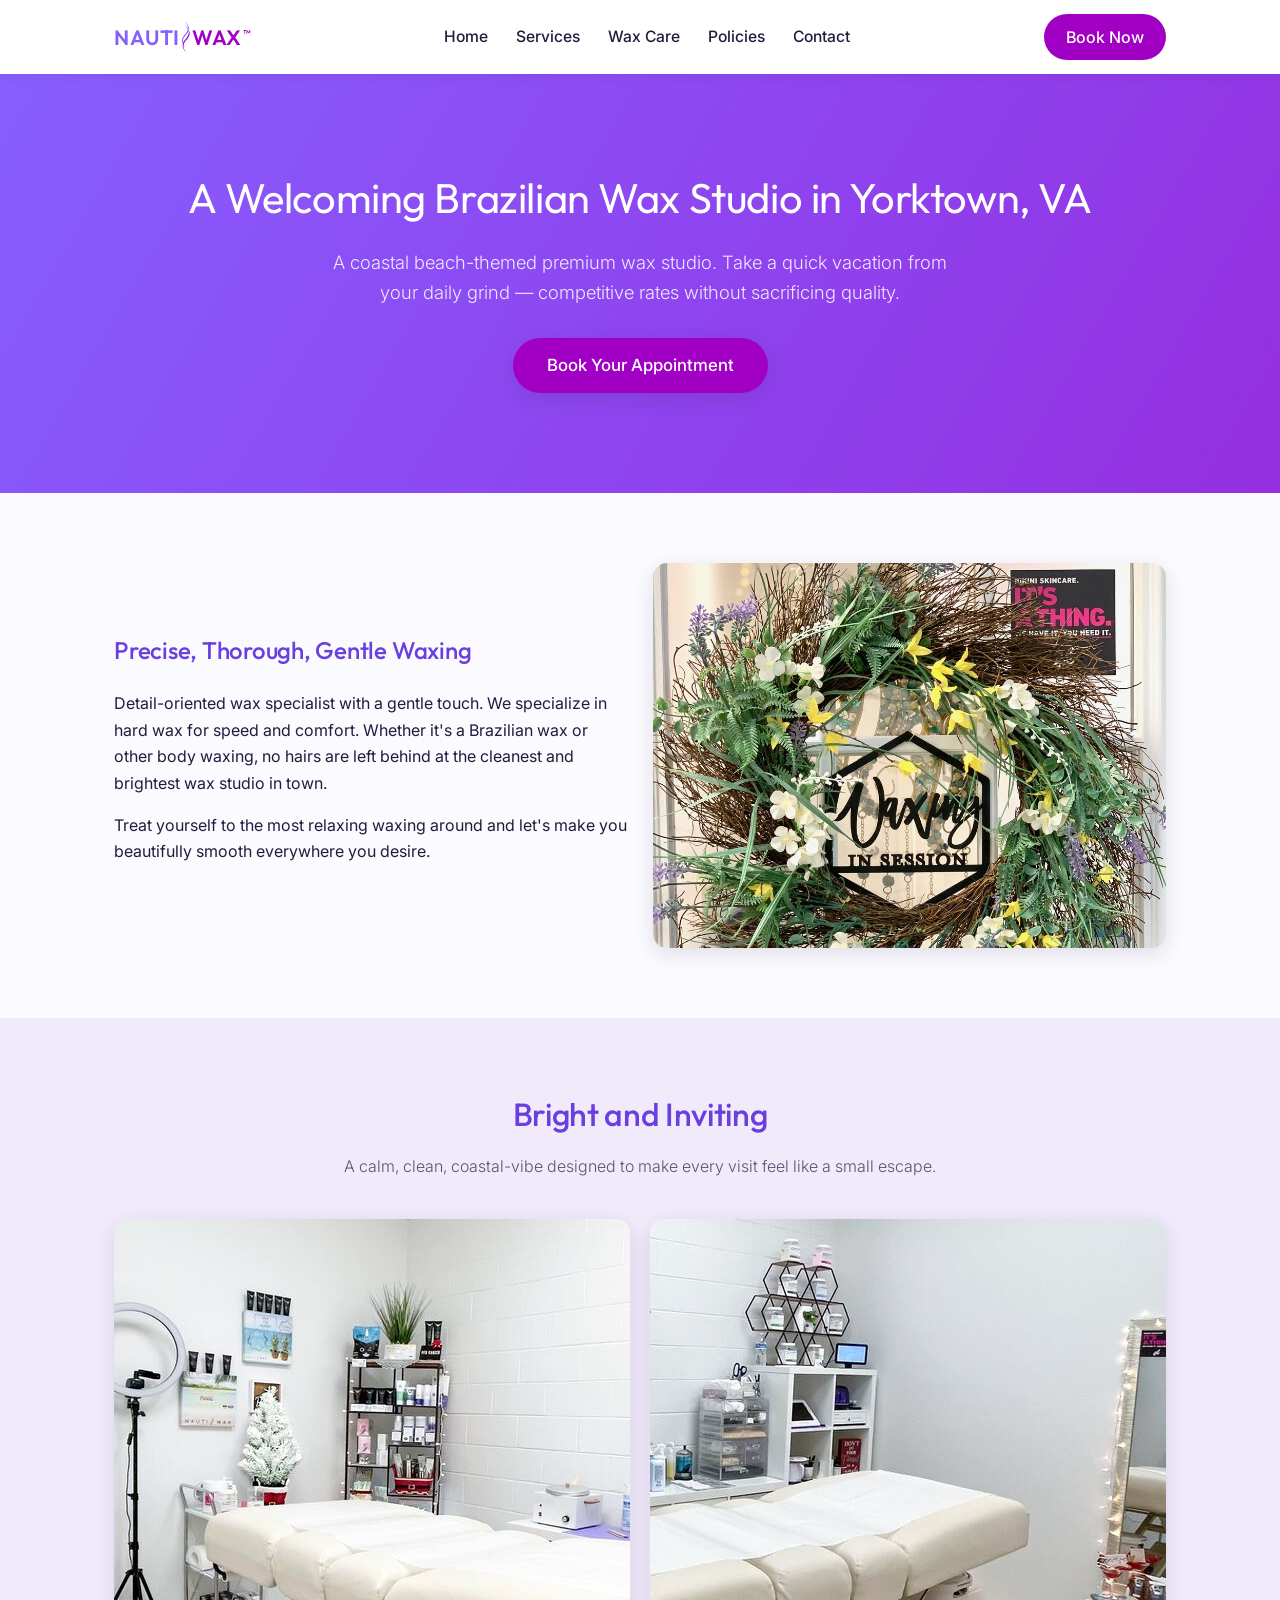
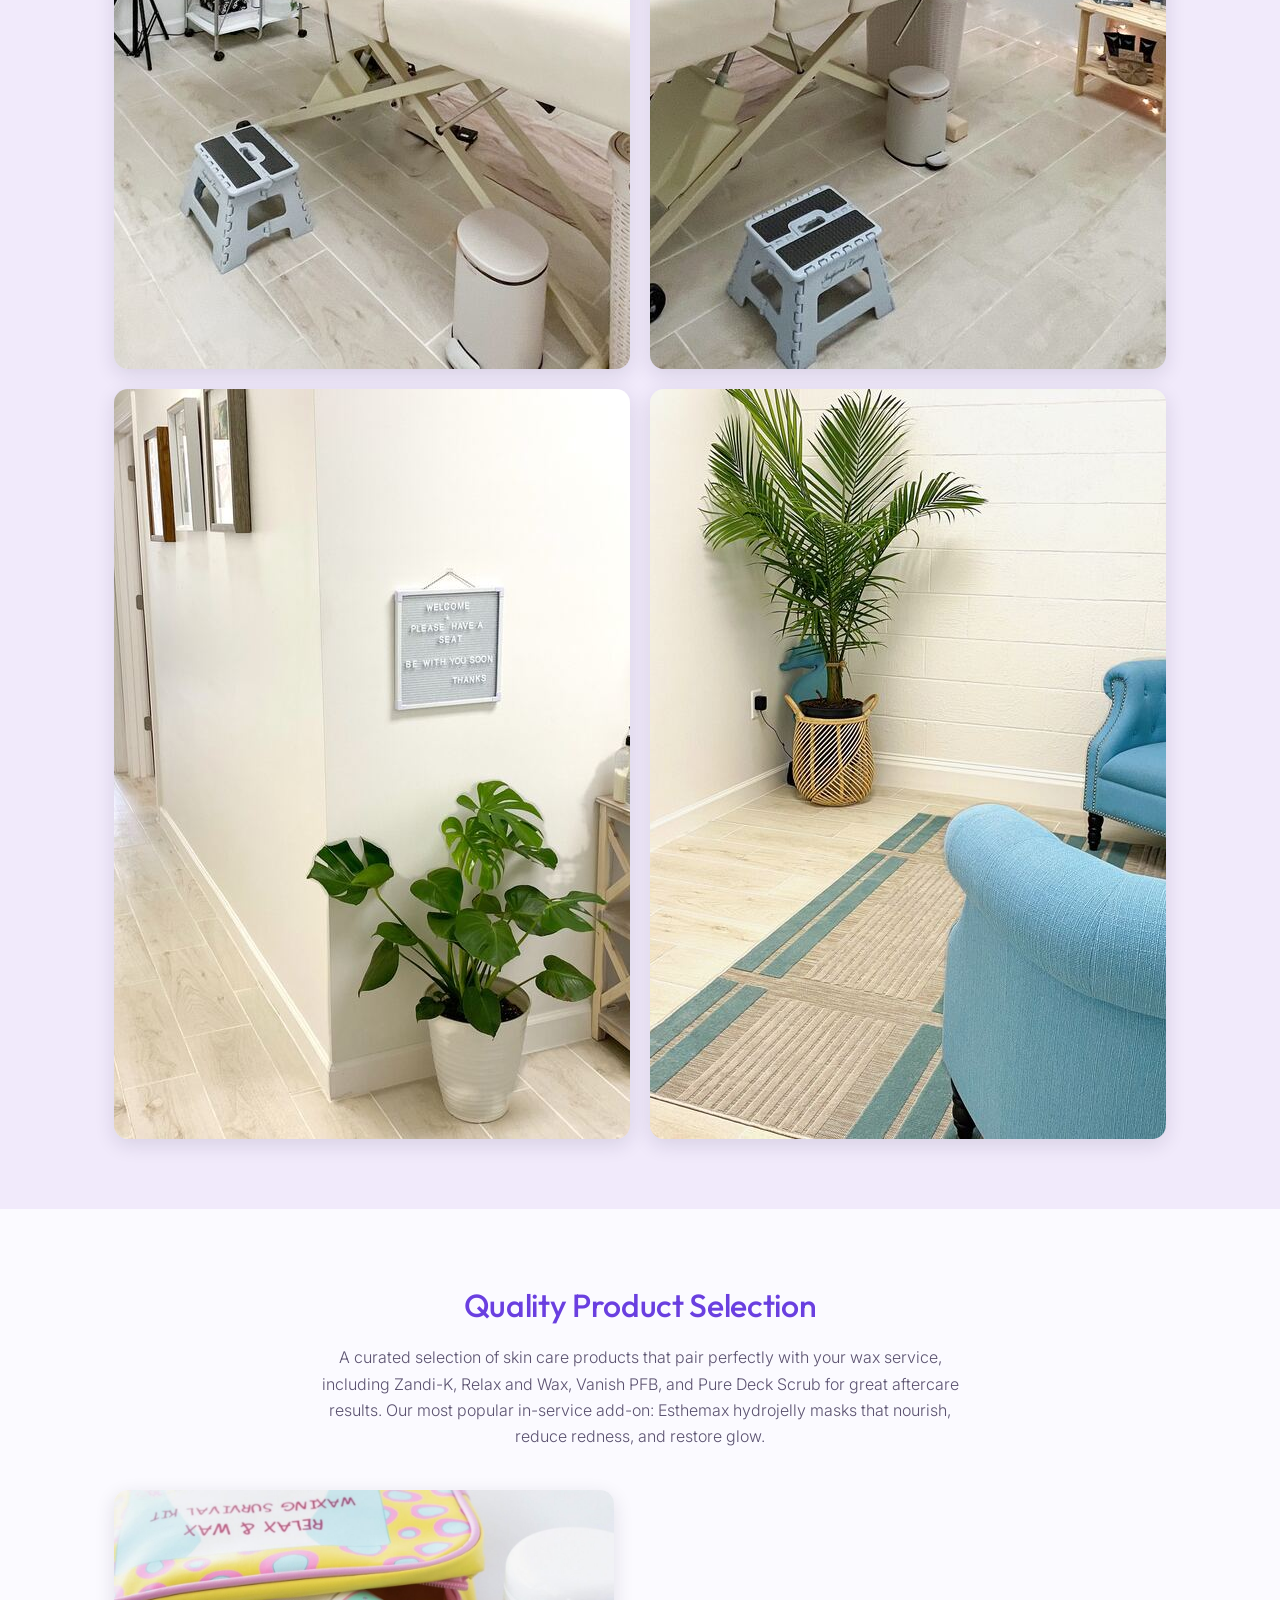
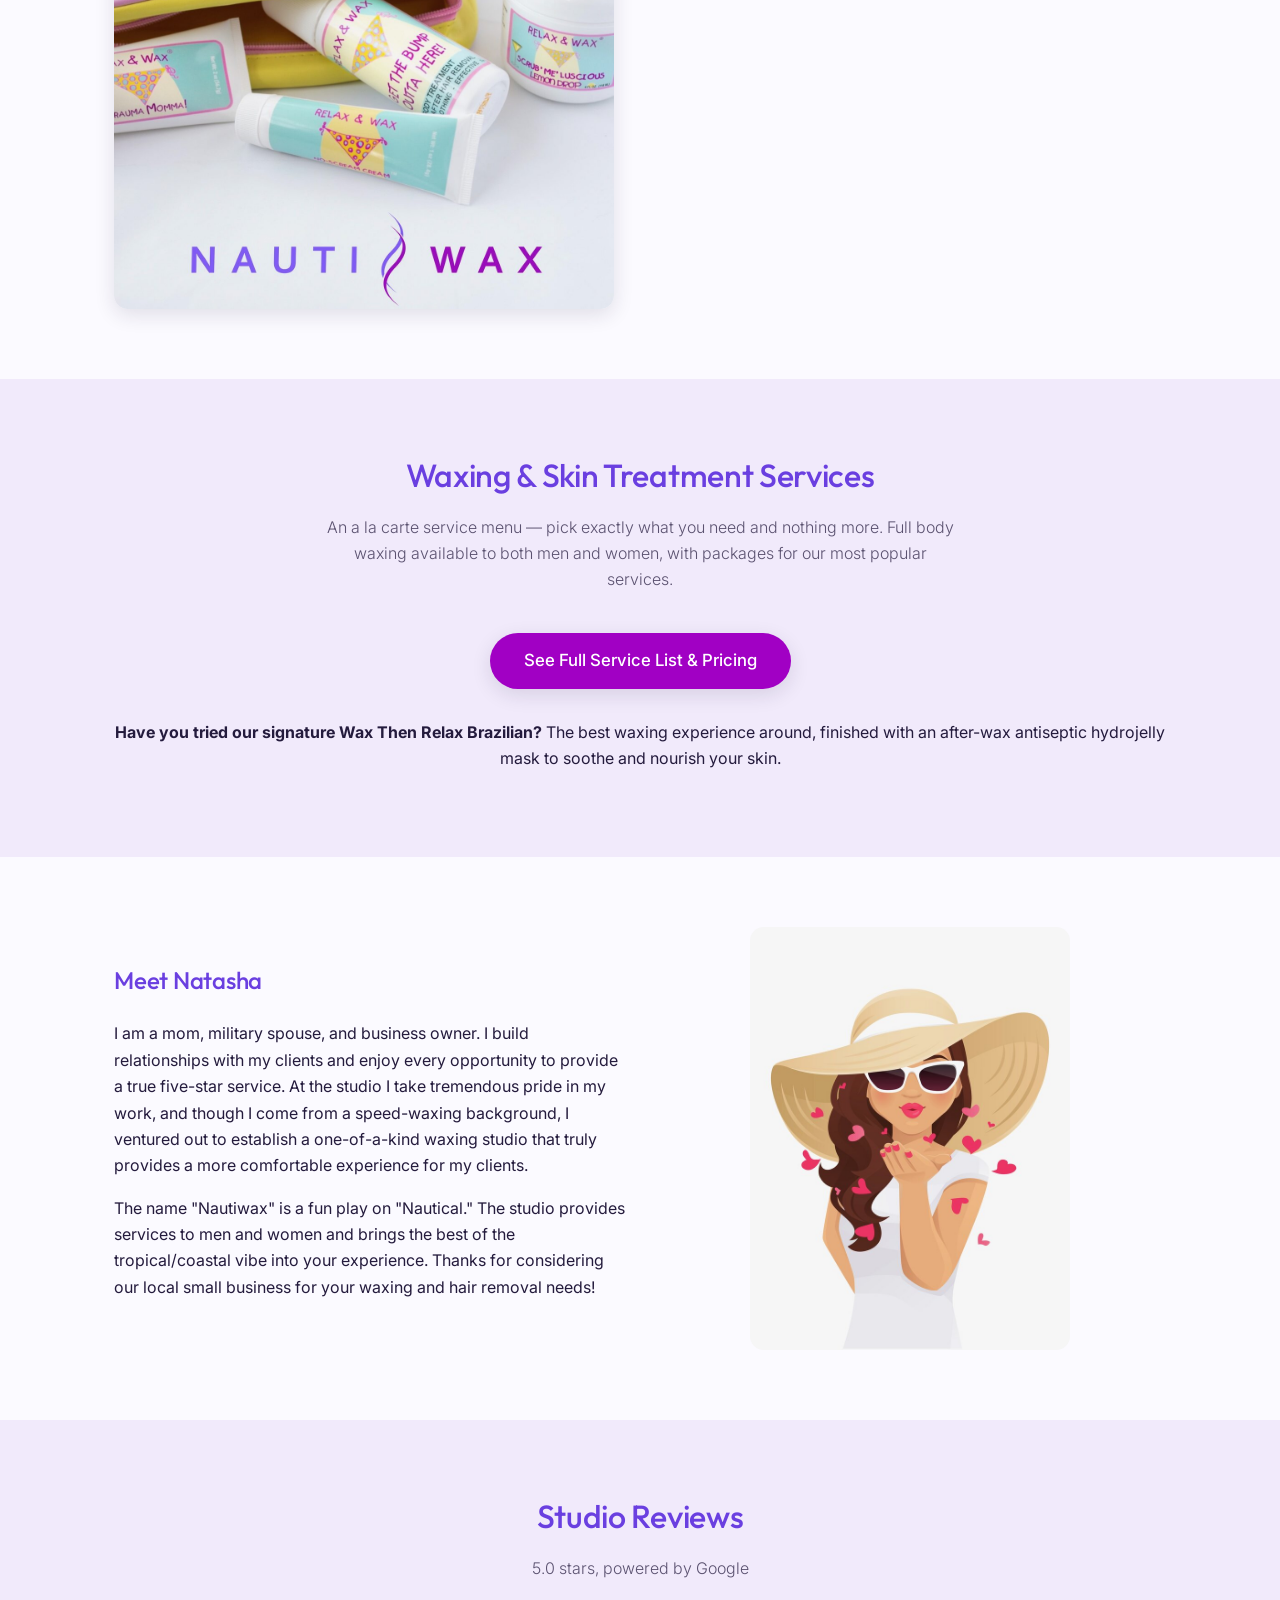
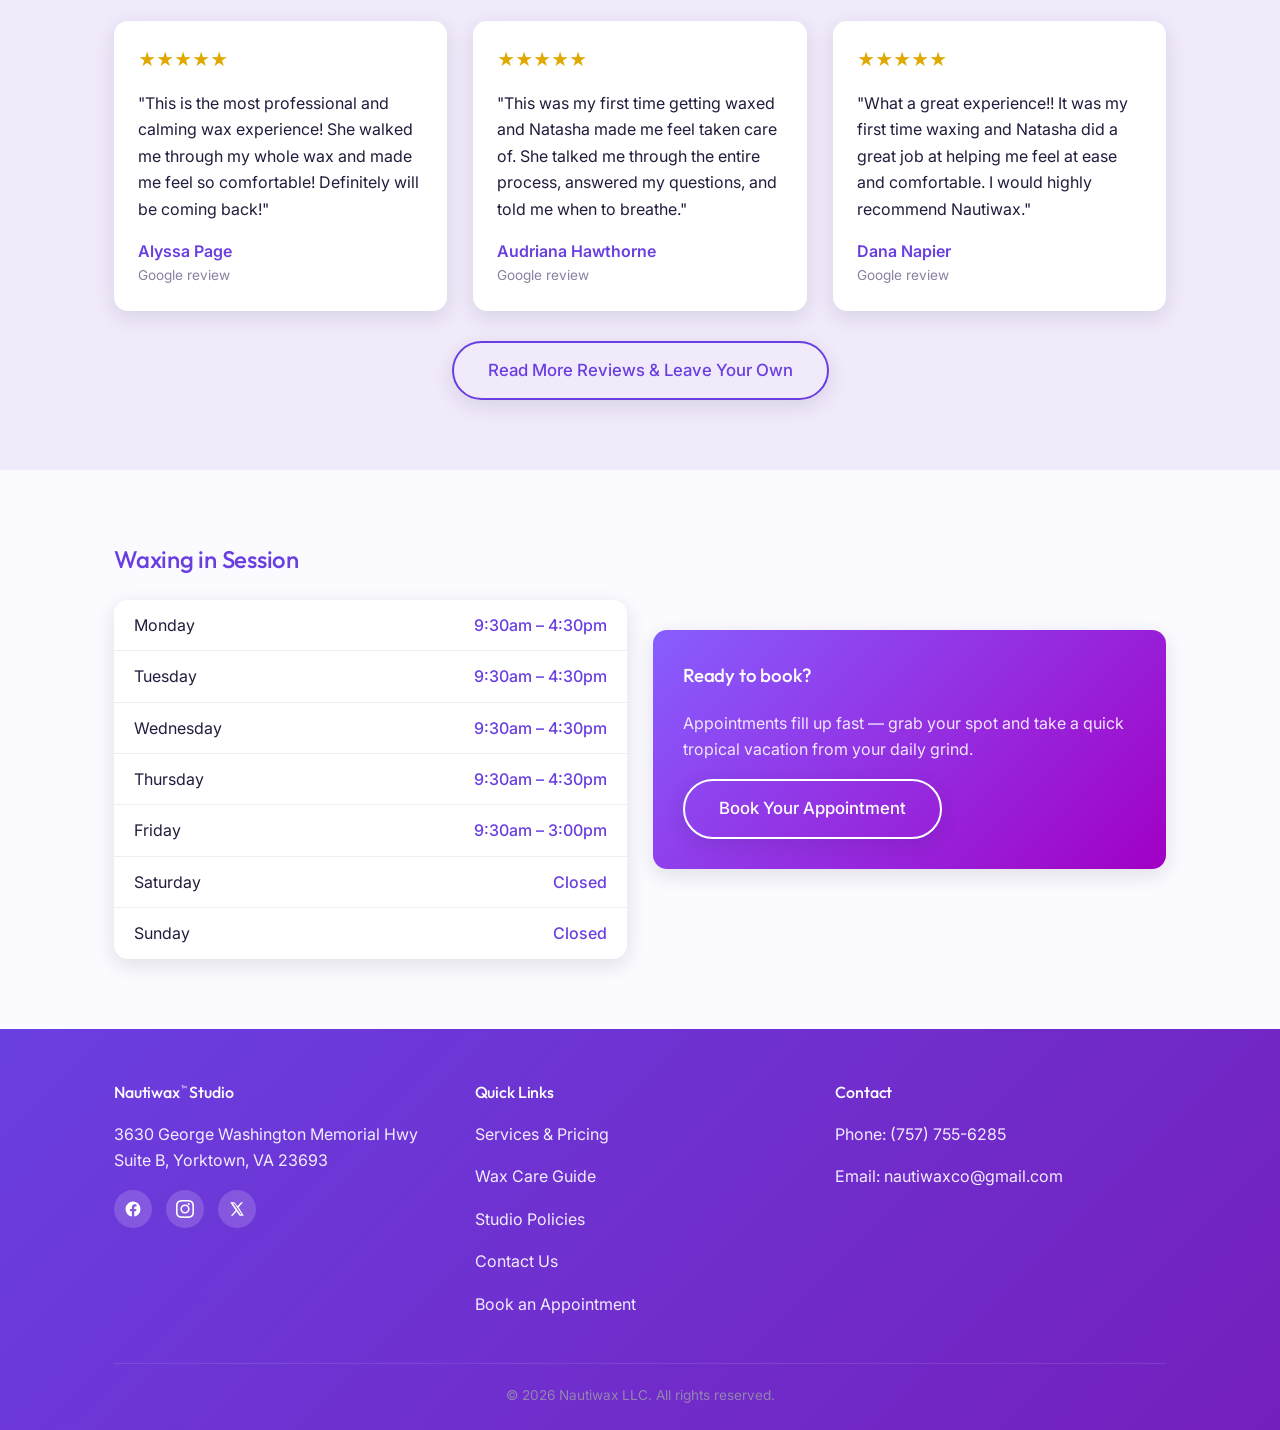
==== commit e3d3f364: "Add files via upload" ====
--- a/index.html
+++ b/index.html
@@ -3,6 +3,7 @@
 <head>
 <meta charset="UTF-8">
 <meta name="viewport" content="width=device-width, initial-scale=1.0">
+<link rel="icon" type="image/svg+xml" href="assets/favicon.svg">
 <title>Nautiwax Studio | Brazilian Wax &amp; Full Body Waxing in Yorktown, VA</title>
 <meta name="description" content="Nautiwax is a premium tropical-themed Brazilian wax studio in Yorktown, VA. Expert full body waxing, eyebrow shaping, and skin care for men and women.">
 <link rel="canonical" href="https://nautiwax.com/">
@@ -87,7 +88,7 @@
 </section>
 
 <section class="section-alt">
-  <div class="container">
+  <div class="container reveal">
     <h2 class="section-title">Bright and Inviting</h2>
     <p class="section-subtitle">A calm, clean, coastal-vibe designed to make every visit feel like a small escape.</p>
     <div class="gallery-grid">
@@ -100,7 +101,7 @@
 </section>
 
 <section>
-  <div class="container">
+  <div class="container reveal">
     <h2 class="section-title text-center">Quality Product Selection</h2>
     <p class="section-subtitle text-center">A curated selection of skin care products that pair perfectly with your wax service, including Zandi-K, Relax and Wax, Vanish PFB, and Pure Deck Scrub for great aftercare results. Our most popular in-service add-on: Esthemax hydrojelly masks that nourish, reduce redness, and restore glow.</p>
     <div class="text-center">
@@ -119,15 +120,18 @@
 </section>
 
 <section>
-  <div class="container text-center" style="max-width: 720px;">
-    <h2>Meet Natasha</h2>
-    <p>I am a mom, military spouse, and business owner. I build relationships with my clients and enjoy every opportunity to provide a true five-star service. At the studio I take tremendous pride in my work, and though I come from a speed-waxing background, I ventured out to establish a one-of-a-kind waxing studio that truly provides a more comfortable experience for my clients.</p>
-    <p>The name "Nautiwax" is a fun play on "Nautical." The studio provides services to men and women and brings the best of the tropical/coastal vibe into your experience. Thanks for considering our local small business for your waxing and hair removal needs!</p>
+  <div class="container grid-2 reveal">
+    <div>
+      <h2>Meet Natasha</h2>
+      <p>I am a mom, military spouse, and business owner. I build relationships with my clients and enjoy every opportunity to provide a true five-star service. At the studio I take tremendous pride in my work, and though I come from a speed-waxing background, I ventured out to establish a one-of-a-kind waxing studio that truly provides a more comfortable experience for my clients.</p>
+      <p>The name "Nautiwax" is a fun play on "Nautical." The studio provides services to men and women and brings the best of the tropical/coastal vibe into your experience. Thanks for considering our local small business for your waxing and hair removal needs!</p>
+    </div>
+    <img src="assets/photos/illustration-beach-kiss.jpg" alt="Coastal-themed illustration reflecting the Nautiwax tropical vibe" width="700" height="924" loading="lazy" style="max-width: 320px; width: 100%; height: auto; margin: 0 auto; border-radius: var(--radius);">
   </div>
 </section>
 
 <section class="section-alt">
-  <div class="container">
+  <div class="container reveal">
     <h2 class="section-title">Studio Reviews</h2>
     <p class="section-subtitle text-center">5.0 stars, powered by Google</p>
     <div class="grid-3">
@@ -170,10 +174,10 @@
         <tr><td>Sunday</td><td>Closed</td></tr>
       </table>
     </div>
-    <div class="card">
+    <div class="card card-gradient">
       <h3>Ready to book?</h3>
       <p>Appointments fill up fast — grab your spot and take a quick tropical vacation from your daily grind.</p>
-      <a href="https://nautiwax.glossgenius.com/services" class="btn">Book Your Appointment</a>
+      <a href="https://nautiwax.glossgenius.com/services" class="btn btn-outline">Book Your Appointment</a>
     </div>
   </div>
 </section>
--- a/css/style.css
+++ b/css/style.css
@@ -255,9 +255,22 @@
   border-radius: var(--radius);
   padding: 30px;
   box-shadow: var(--shadow);
+  transition: transform 0.25s ease, box-shadow 0.25s ease;
+}
+
+.card:hover {
+  transform: translateY(-4px);
+  box-shadow: 0 14px 30px rgba(36, 27, 61, 0.16);
 }
 
 .card h3 { color: var(--color-violet-dark); }
+
+.card-gradient {
+  background: linear-gradient(135deg, var(--color-violet), var(--color-magenta));
+  color: var(--color-white);
+}
+.card-gradient h3 { color: var(--color-white); }
+.card-gradient p { color: #f1e7ff; }
 
 .gallery-grid {
   display: grid;
@@ -271,6 +284,12 @@
   aspect-ratio: 4 / 3;
   object-fit: cover;
   box-shadow: var(--shadow);
+  transition: transform 0.3s ease, box-shadow 0.3s ease;
+}
+
+.gallery-grid img:hover {
+  transform: translateY(-4px) scale(1.015);
+  box-shadow: 0 14px 30px rgba(36, 27, 61, 0.2);
 }
 
 /* ---------- Reviews ---------- */
@@ -280,6 +299,12 @@
   padding: 24px;
   box-shadow: var(--shadow);
   height: 100%;
+  transition: transform 0.25s ease, box-shadow 0.25s ease;
+}
+
+.review-card:hover {
+  transform: translateY(-4px);
+  box-shadow: 0 14px 30px rgba(36, 27, 61, 0.16);
 }
 
 .stars { color: #e0a800; font-size: 1.1rem; margin-bottom: 8px; }
@@ -392,6 +417,20 @@
 /* ---------- Utility ---------- */
 .text-center { text-align: center; }
 .mt-30 { margin-top: 30px; }
+
+/* ---------- Scroll reveal ---------- */
+.reveal {
+  opacity: 0;
+  transform: translateY(24px);
+  transition: opacity 0.7s ease, transform 0.7s ease;
+}
+.reveal.is-visible {
+  opacity: 1;
+  transform: translateY(0);
+}
+@media (prefers-reduced-motion: reduce) {
+  .reveal { opacity: 1; transform: none; transition: none; }
+}
 
 /* ---------- Responsive ---------- */
 @media (max-width: 860px) {
